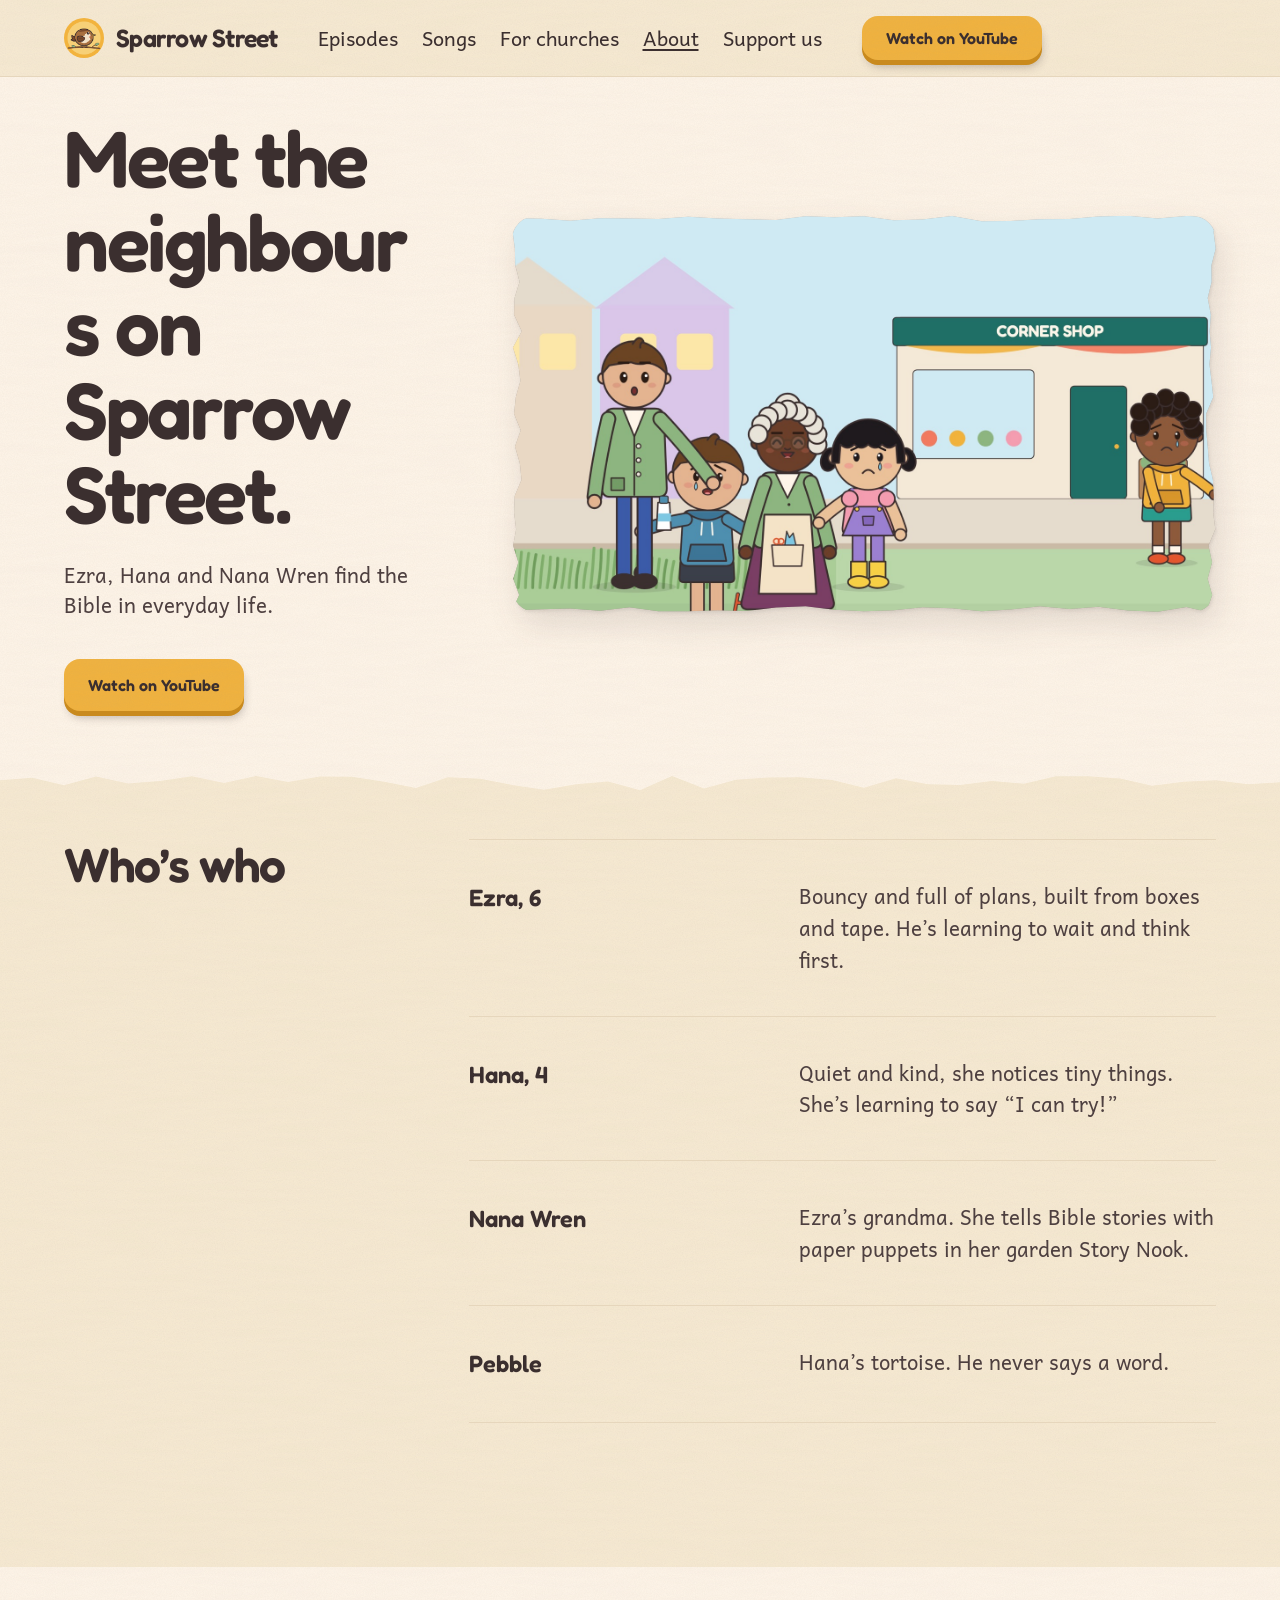
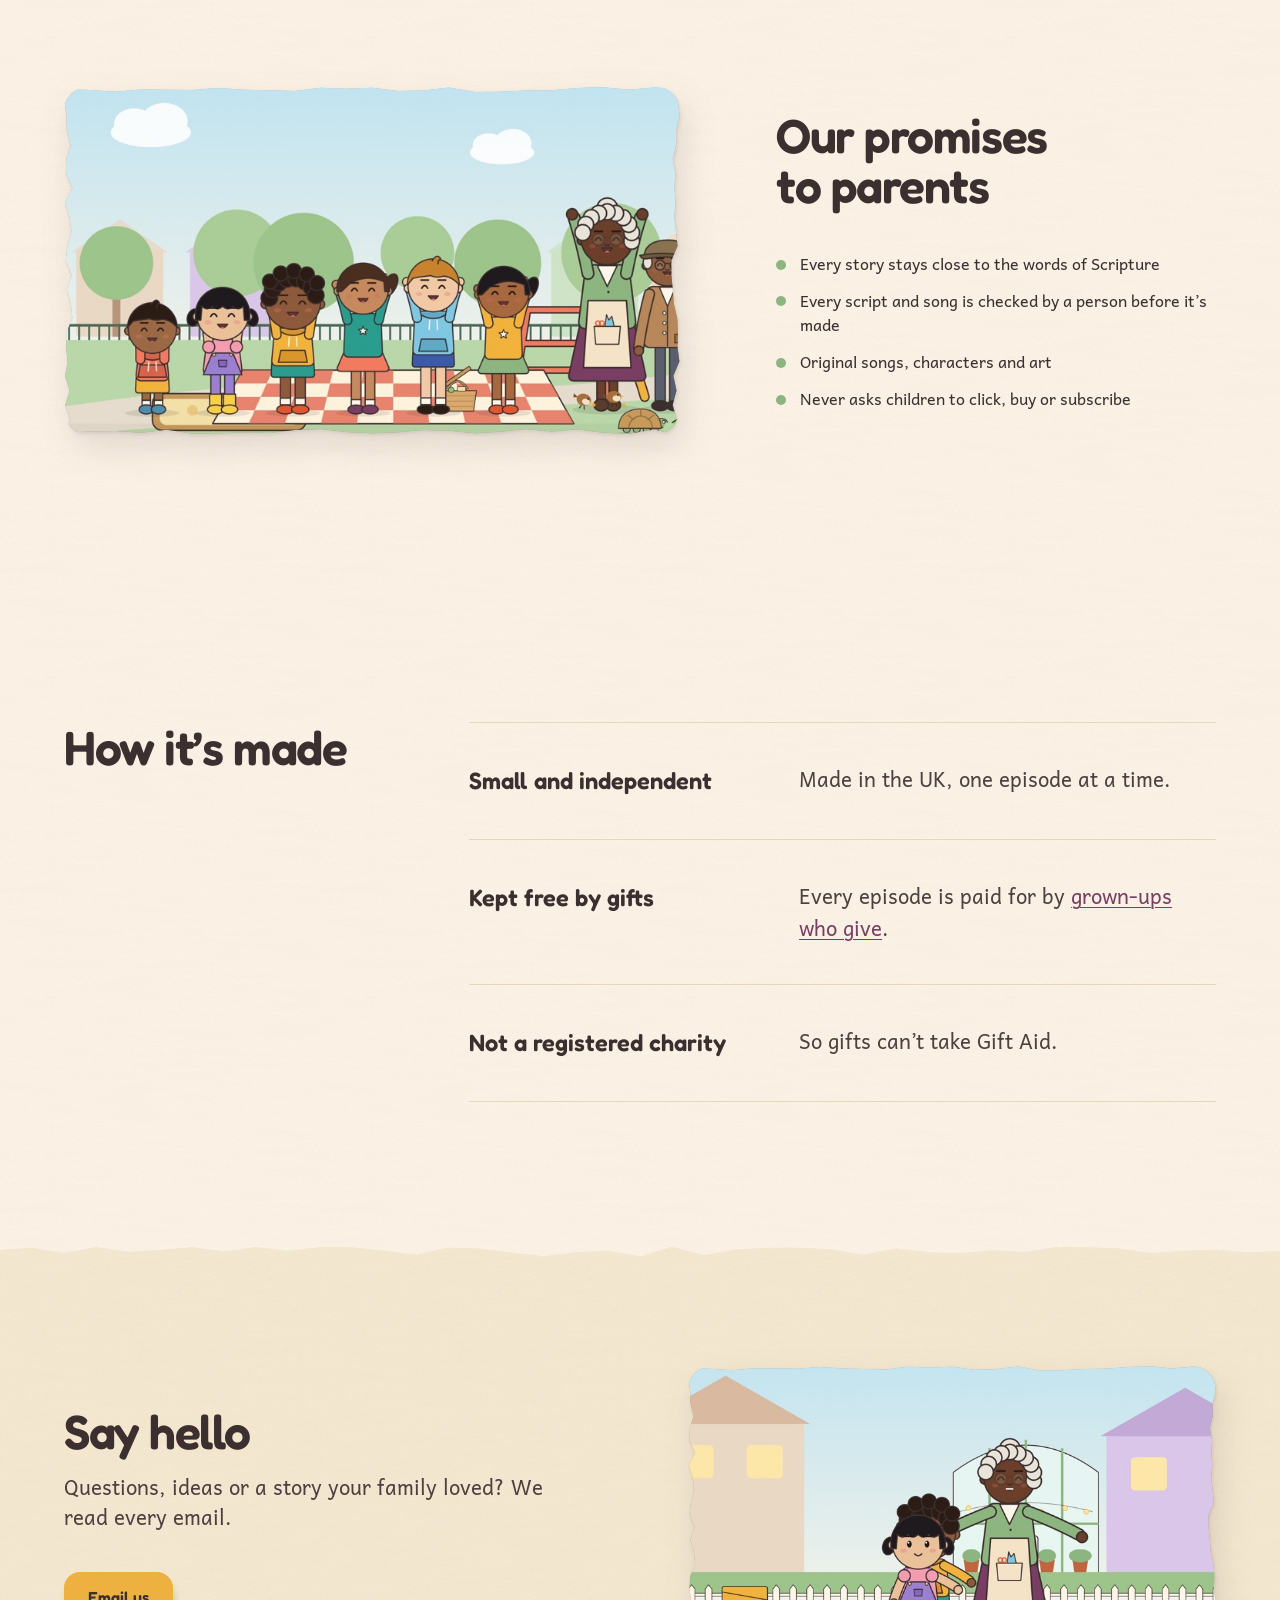
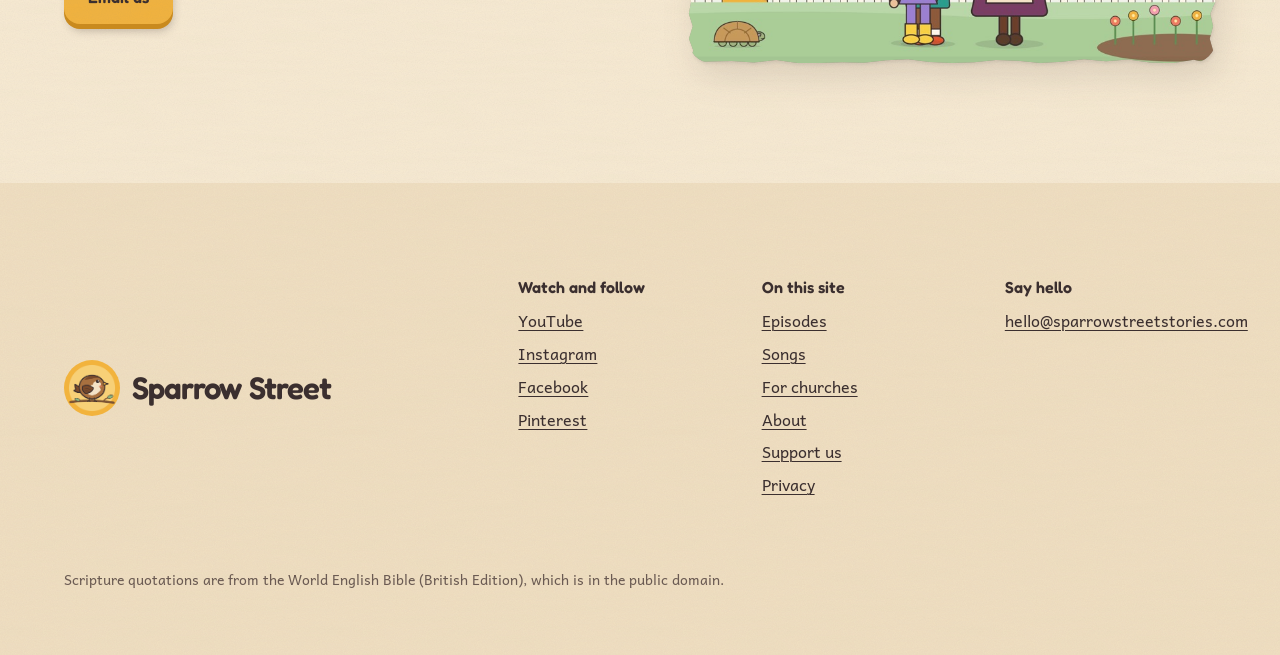
==== docs/about.html @ f3d22ada "Website: Episodes, Songs, For churches and About pages, phone menu Co-Authored-By: Claude Opus 5.5 <" ====
<!doctype html>
<html lang="en-GB">
<head>
<meta charset="utf-8">
<meta name="viewport" content="width=device-width, initial-scale=1">
<title>About: Sparrow Street</title>
<meta name="description" content="Meet Ezra, Hana and Nana Wren, and how Sparrow Street is made.">
<meta name="theme-color" content="#FFF6E9">
<link rel="icon" href="media/profile.png">
<link rel="stylesheet" href="site.css">
</head>
<body>

<header class="nav">
  <div class="container nav__bar">
    <a class="wordmark" href="./"><img src="media/profile.png" alt="" width="40" height="40">Sparrow Street</a>
    <nav aria-label="Main">
      <ul class="nav__links">
        <li><a href="episodes.html">Episodes</a></li>
        <li><a href="songs.html">Songs</a></li>
        <li><a href="churches.html">For churches</a></li>
        <li><a href="about.html" aria-current="page">About</a></li>
        <li><a href="support.html">Support us</a></li>
      </ul>
    </nav>
    <a class="btn btn--primary btn--nav" href="https://www.youtube.com/@SparrowStreetStories">Watch on YouTube</a>
    <details class="menu" data-menu>
      <summary class="menu__btn">Menu</summary>
      <div class="menu__panel">
        <ul class="menu__list">
        <li><a href="episodes.html">Episodes</a></li>
        <li><a href="songs.html">Songs</a></li>
        <li><a href="churches.html">For churches</a></li>
        <li><a href="about.html" aria-current="page">About</a></li>
        <li><a href="support.html">Support us</a></li>
        </ul>
        <a class="btn btn--primary" href="https://www.youtube.com/@SparrowStreetStories">Watch on YouTube</a>
      </div>
    </details>
  </div>
</header>

<main>
  <section class="hero hero--page" aria-labelledby="about-head">
    <div class="container hero__grid">
      <div class="hero__text">
        <h1 id="about-head">Meet the neighbours on Sparrow Street.</h1>
        <p class="lead">Ezra, Hana and Nana Wren find the Bible in everyday life.</p>
        <div class="actions"><a class="btn btn--primary" href="https://www.youtube.com/@SparrowStreetStories">Watch on YouTube</a></div>
      </div>
      <figure class="hero__picture sheet-photo">
        <img src="img/street.jpg" srcset="img/street-800.jpg 800w, img/street.jpg 1600w" sizes="(max-width: 60rem) 100vw, 64vw" width="1600" height="900" alt="Nana Wren with Ezra, Hana and friends outside the corner shop on Sparrow Street" fetchpriority="high">
      </figure>
    </div>
  </section>

  <section class="season" aria-labelledby="cast-head">
    <div class="container churches__grid">
      <h2 id="cast-head">Who’s who</h2>
      <dl class="rows">
        <div><dt>Ezra, 6</dt><dd>Bouncy and full of plans, built from boxes and tape. He’s learning to wait and think first.</dd></div>
        <div><dt>Hana, 4</dt><dd>Quiet and kind, she notices tiny things. She’s learning to say “I can try!”</dd></div>
        <div><dt>Nana Wren</dt><dd>Ezra’s grandma. She tells Bible stories with paper puppets in her garden Story Nook.</dd></div>
        <div><dt>Pebble</dt><dd>Hana’s tortoise. He never says a word.</dd></div>
      </dl>
    </div>
  </section>

  <section class="nook" aria-labelledby="promise-head">
    <div class="container nook__grid">
      <figure class="nook__picture sheet-photo">
        <img src="img/hero-picnic.jpg" srcset="img/hero-picnic-800.jpg 800w, img/hero-picnic.jpg 1600w" sizes="(max-width: 60rem) 100vw, 58vw" width="1600" height="900" alt="Nana Wren, Ezra, Hana and their friends at a picnic in the park, everyone's arms in the air" loading="lazy">
      </figure>
      <div class="nook__text">
        <h2 id="promise-head">Our promises to parents</h2>
        <ul class="facts">
          <li>Every story stays close to the words of Scripture</li>
          <li>Every script and song is checked by a person before it’s made</li>
          <li>Original songs, characters and art</li>
          <li>Never asks children to click, buy or subscribe</li>
        </ul>
      </div>
    </div>
  </section>

  <section class="churches" aria-labelledby="made-head">
    <div class="container churches__grid">
      <h2 id="made-head">How it’s made</h2>
      <dl class="rows">
        <div><dt>Small and independent</dt><dd>Made in the UK, one episode at a time.</dd></div>
        <div><dt>Kept free by gifts</dt><dd>Every episode is paid for by <a href="support.html">grown-ups who give</a>.</dd></div>
        <div><dt>Not a registered charity</dt><dd>So gifts can’t take Gift Aid.</dd></div>
      </dl>
    </div>
  </section>

  <section class="close" aria-labelledby="about-close">
    <div class="container close__grid">
      <div>
        <h2 id="about-close">Say hello</h2>
        <p class="lead">Questions, ideas or a story your family loved? We read every email.</p>
        <div class="actions"><a class="btn btn--primary" href="mailto:hello@sparrowstreetstories.com">Email us</a></div>
      </div>
      <figure class="close__picture sheet-photo">
        <img src="img/garden.jpg" srcset="img/garden-800.jpg 800w, img/garden.jpg 1600w" sizes="(max-width: 60rem) 100vw, 40vw" width="1600" height="900" alt="Nana Wren waves from her garden while Hana and Ezra stand beside her" loading="lazy">
      </figure>
    </div>
  </section>
</main>

<footer class="footer">
  <div class="container footer__grid">
    <p class="footer__mark"><img src="media/profile.png" alt="" width="56" height="56">Sparrow Street</p>
    <nav aria-label="Watch and follow">
      <h2 class="footer__head">Watch and follow</h2>
      <ul>
        <li><a href="https://www.youtube.com/@SparrowStreetStories">YouTube</a></li>
        <li><a href="https://www.instagram.com/sparrowstreetstories/">Instagram</a></li>
        <li><a href="https://www.facebook.com/sparrowstreetstories/">Facebook</a></li>
        <li><a href="https://www.pinterest.com/sparrowstreetstories/">Pinterest</a></li>
      </ul>
    </nav>
    <nav aria-label="On this site">
      <h2 class="footer__head">On this site</h2>
      <ul>
        <li><a href="episodes.html">Episodes</a></li>
        <li><a href="songs.html">Songs</a></li>
        <li><a href="churches.html">For churches</a></li>
        <li><a href="about.html">About</a></li>
        <li><a href="support.html">Support us</a></li>
        <li><a href="privacy.html">Privacy</a></li>
      </ul>
    </nav>
    <div>
      <h2 class="footer__head">Say hello</h2>
      <p><a href="mailto:hello@sparrowstreetstories.com">hello@sparrowstreetstories.com</a></p>
    </div>
    <p class="footer__legal">Scripture quotations are from the World English Bible (British Edition), which is in the public domain.</p>
  </div>
</footer>

<script>
  document.querySelectorAll('[data-menu]').forEach((m) => {
    document.addEventListener('keydown', (e) => { if (e.key === 'Escape' && m.open) { m.open = false; m.querySelector('summary').focus(); } });
    document.addEventListener('click', (e) => { if (m.open && !m.contains(e.target)) m.open = false; });
  });
</script>
</body>
</html>
---- docs/site.css ----
/* Hallmark · shape: Map / Diagram · genre: playful · theme: Hum (deal 1/3, seed sparrow-street-stories-animated-aa8b·1c8e3d2e·2026-11-11·r0) · job: listen · draw: bc4cf1
 * hero: Banner · nav: slab · footer: index columns · imagery: the product (stills from the episodes) · signature: the episode's cosy shape drawn as a paper road
 * axes: light/rounded-sans/chromatic-yellow · posture: full-palette · contrast: pass · fold: pass · brand: Sparrow Street (spec 2026-11-11) · v2.0.0 */
/* Hallmark · pre-emit critique: P4 H4 E4 S4 R4 V4 · weakest: P, a family page argues little; it argues the one thing parents ask (what will my child see, and is it faithful), with the episode's shape and the real season */
/* Hallmark · dismissed 77 · support.html is four sections and thank-you.html two by design: a giving page and a receipt page, each one job, merged into nothing larger */
/* Hallmark · swap · close: the draw's mailing list → the hero's action again with the release time; Sparrow Street has no mailing list and the job is watching on YouTube */
@import url("./tokens.css");
@import url("./base.css");

/* paper everywhere */
body { background: var(--grain), var(--fibre), var(--color-paper); }
h1, h2, h3 { color: var(--color-ink); }
.lead { color: var(--color-ink-2); }
a { color: var(--color-accent-2); }

/* card-stock controls */
.btn { --edge: 5px; display: inline-flex; align-items: center; justify-content: center; white-space: nowrap; min-height: 52px; padding: 0 var(--space-lg); border: 0; border-radius: var(--radius-stock); font-family: var(--font-display); font-weight: 600; font-size: var(--text-md); text-decoration: none; color: var(--color-ink); background: transparent; box-shadow: inset 0 0 0 2px var(--color-ink); transition: translate var(--dur-micro) var(--ease-snap), box-shadow var(--dur-micro) var(--ease-snap); cursor: pointer; }
.btn:not(.btn--primary):hover { background: var(--color-card); translate: none; }
.btn--primary { background: var(--grain), var(--fibre), var(--color-accent); color: var(--color-accent-ink); box-shadow: 0 var(--edge) 0 0 var(--color-accent-deep), 2px calc(var(--edge) + 4px) 10px -3px color-mix(in oklab, var(--color-ink) 32%, transparent); transition-timing-function: var(--ease-spring); }
.btn:hover { --edge: 7px; translate: 0 -2px; }
.btn:active { --edge: 1px; translate: 0 4px; }
.btn:disabled, .btn[aria-disabled="true"], .switch__opt:disabled { opacity: 0.55; cursor: not-allowed; translate: none; }
.btn:focus-visible { outline: 3px solid var(--color-focus); outline-offset: 3px; transition: none; }
.actions { display: flex; flex-wrap: wrap; gap: var(--space-md); margin-top: var(--space-xl); }

/* nav: a slab */
.nav { position: sticky; top: 0; z-index: var(--z-sticky-nav); background: var(--grain), var(--fibre), var(--color-paper-2); box-shadow: 0 1px 0 var(--color-rule); }
.nav__bar { display: flex; align-items: center; gap: var(--space-xl); min-height: 76px; }
.wordmark { display: inline-flex; align-items: center; gap: var(--space-sm); font-family: var(--font-display); font-weight: 600; font-size: var(--text-xl); color: var(--color-ink); text-decoration: none; letter-spacing: var(--tracking-display); }
.wordmark img { width: 40px; height: 40px; border-radius: var(--radius-pill); }
.nav__links { display: flex; gap: var(--space-lg); list-style: none; margin: 0 0 0 auto; padding: 0; }
.nav__links a { color: var(--color-ink); text-decoration: none; font-family: var(--font-body); font-weight: 400; font-size: var(--text-lg); white-space: nowrap; }
.nav__links a:hover { color: var(--color-accent-2); text-decoration: underline; }
.nav__links a:focus-visible, .wordmark:focus-visible { outline: 3px solid var(--color-focus); outline-offset: 4px; border-radius: var(--space-2xs); }
.btn--nav { min-height: 44px; }

/* torn paper photographs */
.sheet-photo { margin: 0; filter: var(--shadow-paper); }
.sheet-photo img { width: 100%; height: 100%; object-fit: cover; clip-path: var(--tear-photo); border-radius: var(--radius-card); }

/* hero: banner */
.hero { padding-block: var(--space-xl) var(--space-2xl); }
.hero__grid { display: grid; grid-template-columns: minmax(0, 4fr) minmax(0, 8fr); gap: var(--space-3xl); align-items: center; }
.hero h1 { max-width: 11ch; }
.hero .lead { margin-top: var(--space-lg); max-width: 30ch; }
.hero__picture { aspect-ratio: 16 / 9; }

/* the season: a switcher over an index */
.season { padding-block: var(--space-2xl) var(--section-gap); background: var(--grain), var(--fibre), var(--color-paper-2); clip-path: var(--tear-band-top); }
.season__head { display: flex; flex-wrap: wrap; align-items: end; justify-content: space-between; gap: var(--space-lg); margin-bottom: var(--space-2xl); }
.switch { display: inline-flex; gap: var(--space-xs); padding: var(--space-2xs); border-radius: var(--radius-pill); background: var(--color-paper-3); }
.switch__opt { min-height: 44px; padding: 0 var(--space-lg); border: 0; border-radius: var(--radius-pill); background: transparent; color: var(--color-ink); font-family: var(--font-body); font-weight: 400; cursor: pointer; transition: background-color var(--dur-micro) var(--ease-snap), color var(--dur-micro) var(--ease-snap); }
.switch__opt:hover { background: var(--color-card); }
.switch__opt[aria-pressed="true"] { background: var(--color-ink); color: var(--color-paper); }
.switch__opt:focus-visible { outline: 3px solid var(--color-focus); outline-offset: 2px; transition: none; }
.switch__opt:active { translate: 0 1px; }
.index { width: 100%; border-collapse: collapse; }
.index th, .index td { text-align: left; padding: var(--space-md) var(--space-md) var(--space-md) 0; border-bottom: 1px solid var(--color-rule); vertical-align: baseline; }
.index thead th { font-family: var(--font-body); font-weight: 400; font-size: var(--text-sm); color: var(--color-muted); padding-bottom: var(--space-sm); }
.index tbody th { font-family: var(--font-display); font-weight: 600; font-size: var(--text-title); }
.index tbody td { color: var(--color-ink-2); white-space: nowrap; }
.index tbody td:first-child { width: 22%; font-variant-numeric: tabular-nums; }
.index tbody td:last-child { width: 26%; }
.index__lead th { font-size: var(--text-section); }
.index__lead td, .index__lead th { padding-block: var(--space-lg); }

/* the shape: a map along a paper road */
.shape { padding-block: var(--section-gap); }
.shape__lead { margin-top: var(--space-md); }
.map { position: relative; margin-top: var(--space-2xl); min-height: 470px; }
.map__road { position: absolute; inset: 40px 0 auto 0; width: 100%; height: 260px; }
.map__road path { fill: none; stroke: var(--color-sand); stroke-width: 34; stroke-linecap: round; }
.map__stops { position: relative; list-style: none; margin: 0; padding: 0; display: grid; grid-template-columns: repeat(5, minmax(0, 1fr)); gap: var(--gap-columns); }
.map__stops li { position: relative; padding: var(--space-lg); border-radius: var(--radius-card); background: var(--grain), var(--fibre), var(--color-card); filter: var(--shadow-paper); }
.map__stops li:nth-child(1) { translate: 0 170px; }
.map__stops li:nth-child(2) { translate: 0 40px; }
.map__stops li:nth-child(3) { translate: 0 120px; background: var(--grain), var(--fibre), var(--color-butter); }
.map__stops li:nth-child(4) { translate: 0 190px; }
.map__stops li:nth-child(5) { translate: 0 30px; }
.map__stops time { display: block; font-family: var(--font-display); font-weight: 600; font-size: var(--text-2xl); color: var(--color-accent-2); font-variant-numeric: tabular-nums; }
.map__stops h3 { margin-top: var(--space-xs); }
.map__stops p { margin-top: var(--space-xs); color: var(--color-ink-2); }

/* the story nook: a split */
.nook { padding-block: var(--section-gap-s) var(--section-gap); }
.nook__grid { display: grid; grid-template-columns: minmax(0, 7fr) minmax(0, 5fr); gap: var(--space-3xl); align-items: center; }
.nook__picture { aspect-ratio: 16 / 9; }
.nook .lead { margin-top: var(--space-md); }
.facts { list-style: none; margin: var(--space-xl) 0 0; padding: 0; display: grid; gap: var(--space-sm); }
.facts li { padding-left: var(--space-lg); position: relative; }
.facts li::before { content: ""; position: absolute; left: 0; top: 0.55em; width: 10px; height: 10px; border-radius: var(--radius-pill); background: var(--color-mint); }

/* songs: a rail on a pear field */
.songs__paper { padding-block: var(--section-gap-s); background: var(--grain), var(--fibre), var(--color-butter); clip-path: var(--tear-band-bottom); }
.songs .lead { margin-top: var(--space-md); }
.rail-wrap { margin-top: var(--space-2xl); }
.rail { display: grid; grid-auto-flow: column; grid-auto-columns: minmax(240px, 23%); gap: var(--gap-columns); overflow-x: auto; scroll-snap-type: x mandatory; list-style: none; margin: 0; padding: 0 0 var(--space-lg); }
.rail:focus-visible { outline: 3px solid var(--color-focus); outline-offset: 4px; }
.rail li { scroll-snap-align: start; }
.rail img { width: 100%; aspect-ratio: 4 / 5; object-fit: cover; border-radius: var(--radius-stock); filter: var(--shadow-paper); }
.rail h3 { margin-top: var(--space-md); }
.rail p { color: var(--color-ink-2); }

/* churches: rows */
.churches { padding-block: var(--section-gap); }
.churches__grid { display: grid; grid-template-columns: minmax(0, 4fr) minmax(0, 8fr); gap: var(--gap-columns); align-items: start; }
.rows { margin: 0; }
.rows > div { display: grid; grid-template-columns: minmax(0, 5fr) minmax(0, 7fr); gap: var(--gap-columns); padding-block: var(--space-xl); border-top: 1px solid var(--color-rule); }
.rows > div:last-child { border-bottom: 1px solid var(--color-rule); }
.rows dt { font-family: var(--font-display); font-weight: 600; font-size: var(--text-title); }
.rows dd { margin: 0; color: var(--color-ink-2); font-size: var(--text-lead); }

/* close: the action again */
.close { padding-block: var(--section-gap-s); background: var(--grain), var(--fibre), var(--color-paper-2); clip-path: var(--tear-band-top); }
.close__grid { display: grid; grid-template-columns: minmax(0, 6fr) minmax(0, 6fr); gap: var(--space-3xl); align-items: center; }
.close .lead { margin-top: var(--space-md); }
.close__picture { aspect-ratio: 16 / 9; }

/* footer: index columns */
.footer { padding-block: var(--space-3xl) var(--space-2xl); background: var(--grain), var(--fibre), var(--color-paper-3); }
.footer__grid { display: grid; grid-template-columns: minmax(0, 4fr) repeat(3, minmax(0, 2fr)); gap: var(--gap-columns); }
.footer__mark { display: flex; align-items: center; gap: var(--space-sm); font-family: var(--font-display); font-weight: 600; font-size: var(--text-2xl); letter-spacing: var(--tracking-display); }
.footer__mark img { border-radius: var(--radius-pill); }
.footer__head { font-family: var(--font-display); font-weight: 600; font-size: var(--text-md); letter-spacing: 0; margin-bottom: var(--space-sm); }
.footer ul { list-style: none; margin: 0; padding: 0; display: grid; gap: var(--space-xs); }
.footer a { color: var(--color-ink); }
.footer a:hover { color: var(--color-accent-2); }
.footer a:focus-visible { outline: 3px solid var(--color-focus); outline-offset: 3px; }
.footer__legal { grid-column: 1 / -1; margin-top: var(--space-xl); font-size: var(--text-sm); color: var(--color-muted); }

/* phones and tablets */
@media (max-width: 60rem) {
  .nav__links { display: none; }
  .nav__bar { justify-content: space-between; }
  .hero__grid, .nook__grid, .close__grid, .churches__grid { grid-template-columns: minmax(0, 1fr); gap: var(--space-xl); }
  .hero { padding-block: var(--space-xl) var(--space-2xl); }
  .map { min-height: 0; }
  .map__road { display: none; }
  .map__stops { grid-template-columns: minmax(0, 1fr); }
  .map__stops li:nth-child(n) { translate: none; }
  .rows > div { grid-template-columns: minmax(0, 1fr); gap: var(--space-xs); }
  .rail { grid-auto-columns: minmax(220px, 70%); }
  .footer__grid { grid-template-columns: repeat(2, minmax(0, 1fr)); }
  .footer__mark { grid-column: 1 / -1; }
  .index tbody td:last-child, .index thead th:last-child { display: none; }
  .index__lead th { font-size: var(--text-title); }
}
@media (max-width: 40rem) {
  .btn--nav { padding: 0 var(--space-md); }
  .wordmark { font-size: var(--text-lg); }
  .index tbody td { white-space: normal; }
}
@media (prefers-reduced-motion: reduce) {
  .btn, .switch__opt { transition: none; }
  .btn:hover, .btn:active { translate: none; }
}

/* support page */
.hero--support { padding-block: var(--space-2xl); }
.band-after-hero { padding-block: var(--space-2xl) var(--section-gap-s); background: var(--grain), var(--fibre), var(--color-paper-2); clip-path: var(--tear-band-top); }
.give-note { margin-top: var(--space-md); color: var(--color-muted); font-size: var(--text-sm); }
.fill { display: inline-block; padding: var(--space-xs) var(--space-md); border: 1px dashed var(--color-muted); border-radius: var(--space-xs); color: var(--color-muted); }
.btn[aria-disabled="true"] { pointer-events: none; }
.nav__links a[aria-current="page"] { text-decoration: underline; text-decoration-thickness: 2px; }

/* inner pages: episodes, songs, for churches, about */
.hero--page { padding-block: var(--space-xl) var(--space-2xl); }
.section__lead { margin-top: var(--space-md); max-width: 44ch; }
.eps-section { padding-block: var(--section-gap); }
.eps { list-style: none; margin: var(--space-2xl) 0 0; padding: 0; display: grid; grid-template-columns: repeat(3, minmax(0, 1fr)); gap: var(--space-2xl) var(--gap-columns); }
.eps li:first-child { grid-column: span 2; grid-row: span 2; }
.eps li:first-child h3 { font-size: var(--text-section); }
.eps img { width: 100%; aspect-ratio: 16 / 9; object-fit: cover; border-radius: var(--radius-stock); filter: var(--shadow-paper); }
.eps__date { margin-top: var(--space-md); color: var(--color-accent-2); font-variant-numeric: tabular-nums; }
.eps h3 { margin-top: var(--space-2xs); }
.eps h3 + p { color: var(--color-ink-2); }
.index--soon { margin-top: var(--section-gap-s); }
.soon__cap { caption-side: top; text-align: left; font-family: var(--font-display); font-weight: 600; font-size: var(--text-title); color: var(--color-ink); padding-bottom: var(--space-md); }

.book { list-style: none; margin: var(--space-2xl) 0 0; padding: 0; }
.book li { display: grid; grid-template-columns: minmax(0, 4fr) minmax(0, 8fr); grid-template-rows: auto auto; gap: var(--space-xs) var(--gap-columns); padding-block: var(--space-xl); border-top: 1px solid var(--color-rule); }
.book li:last-child { border-bottom: 1px solid var(--color-rule); }
.book h3 { grid-row: 1 / 3; }
.book blockquote { margin: 0; font-family: var(--font-display); font-weight: 600; font-size: var(--text-2xl); line-height: 1.2; color: var(--color-ink); overflow-wrap: break-word; min-width: 0; }
.book__ref { color: var(--color-ink-2); }

.steps { list-style: none; margin: var(--space-2xl) 0 0; padding: 0; display: grid; grid-template-columns: repeat(4, minmax(0, 1fr)); gap: var(--gap-columns); counter-reset: step; }
.steps li { counter-increment: step; padding: var(--space-lg); border-radius: var(--radius-card); background: var(--grain), var(--fibre), var(--color-card); filter: var(--shadow-paper); }
.steps li::before { content: counter(step); display: block; font-family: var(--font-display); font-weight: 600; font-size: var(--text-2xl); color: var(--color-accent-2); }
.steps h3 { margin-top: var(--space-xs); }
.steps p { margin-top: var(--space-xs); color: var(--color-ink-2); }
.close--plain .lead { max-width: 44ch; }

/* phone menu: a paper drop-down, works without scripting */
.menu { display: none; position: static; }
.menu__btn { list-style: none; display: inline-flex; align-items: center; min-height: 44px; padding: 0 var(--space-lg); border-radius: var(--radius-stock); box-shadow: inset 0 0 0 2px var(--color-ink); font-family: var(--font-display); font-weight: 600; font-size: var(--text-md); color: var(--color-ink); cursor: pointer; user-select: none; transition: background-color var(--dur-micro) var(--ease-snap); }
.menu__btn::-webkit-details-marker { display: none; }
.menu__btn:hover { background: var(--color-card); }
.menu__btn:active { translate: 0 1px; }
.menu__btn:focus-visible { outline: 3px solid var(--color-focus); outline-offset: 3px; transition: none; }
.menu[open] .menu__btn { background: var(--color-ink); color: var(--color-paper); }
.menu__panel { position: absolute; inset: 100% 0 auto 0; z-index: var(--z-dropdown); padding: var(--space-md) var(--gutter) var(--space-xl); background: var(--grain), var(--fibre), var(--color-paper-2); box-shadow: 0 1px 0 var(--color-rule), 0 16px 24px -16px color-mix(in oklab, var(--color-ink) 30%, transparent); }
.menu__list { list-style: none; margin: 0 0 var(--space-lg); padding: 0; }
.menu__list a { display: block; padding-block: var(--space-sm); border-bottom: 1px solid var(--color-rule); font-family: var(--font-display); font-weight: 600; font-size: var(--text-xl); color: var(--color-ink); text-decoration: none; }
.menu__list a:hover, .menu__list a[aria-current="page"] { color: var(--color-accent-2); }
.menu__list a:focus-visible { outline: 3px solid var(--color-focus); outline-offset: 2px; }
.nav { position: sticky; }
.nav__bar { position: relative; }

@media (max-width: 70rem) {
  .nav__links { gap: var(--space-md); }
  .nav__links a { font-size: var(--text-md); }
}
@media (max-width: 60rem) {
  .menu { display: block; }
  .nav__bar { gap: var(--space-sm); }
  .btn--nav { margin-left: auto; }
  .eps, .steps { grid-template-columns: repeat(2, minmax(0, 1fr)); }
  .book li { grid-template-columns: minmax(0, 1fr); }
  .book h3 { grid-row: auto; }
}
@media (max-width: 40rem) {
  .btn--nav { display: none; }
  .menu { margin-left: auto; }
  .eps, .steps { grid-template-columns: minmax(0, 1fr); }
  .eps li:first-child { grid-column: auto; grid-row: auto; }
  .eps li:first-child h3 { font-size: var(--text-title); }
  .book blockquote { font-size: var(--text-xl); }
  .index--soon td:last-child, .index--soon th:last-child { display: table-cell; }
}
@media (prefers-reduced-motion: reduce) {
  .menu__btn { transition: none; }
  .menu__btn:active { translate: none; }
}
.menu:not([open]) .menu__panel { display: none; }
@media (max-width: 24rem) {
  .footer__grid { grid-template-columns: minmax(0, 1fr); }
}
.eps { grid-template-columns: repeat(4, minmax(0, 1fr)); }
.hero--page h1 { max-width: 13ch; }
@media (max-width: 60rem) {
  .eps { grid-template-columns: repeat(2, minmax(0, 1fr)); }
  .eps li:first-child { grid-row: auto; }
}
@media (max-width: 40rem) { .eps { grid-template-columns: minmax(0, 1fr); } }
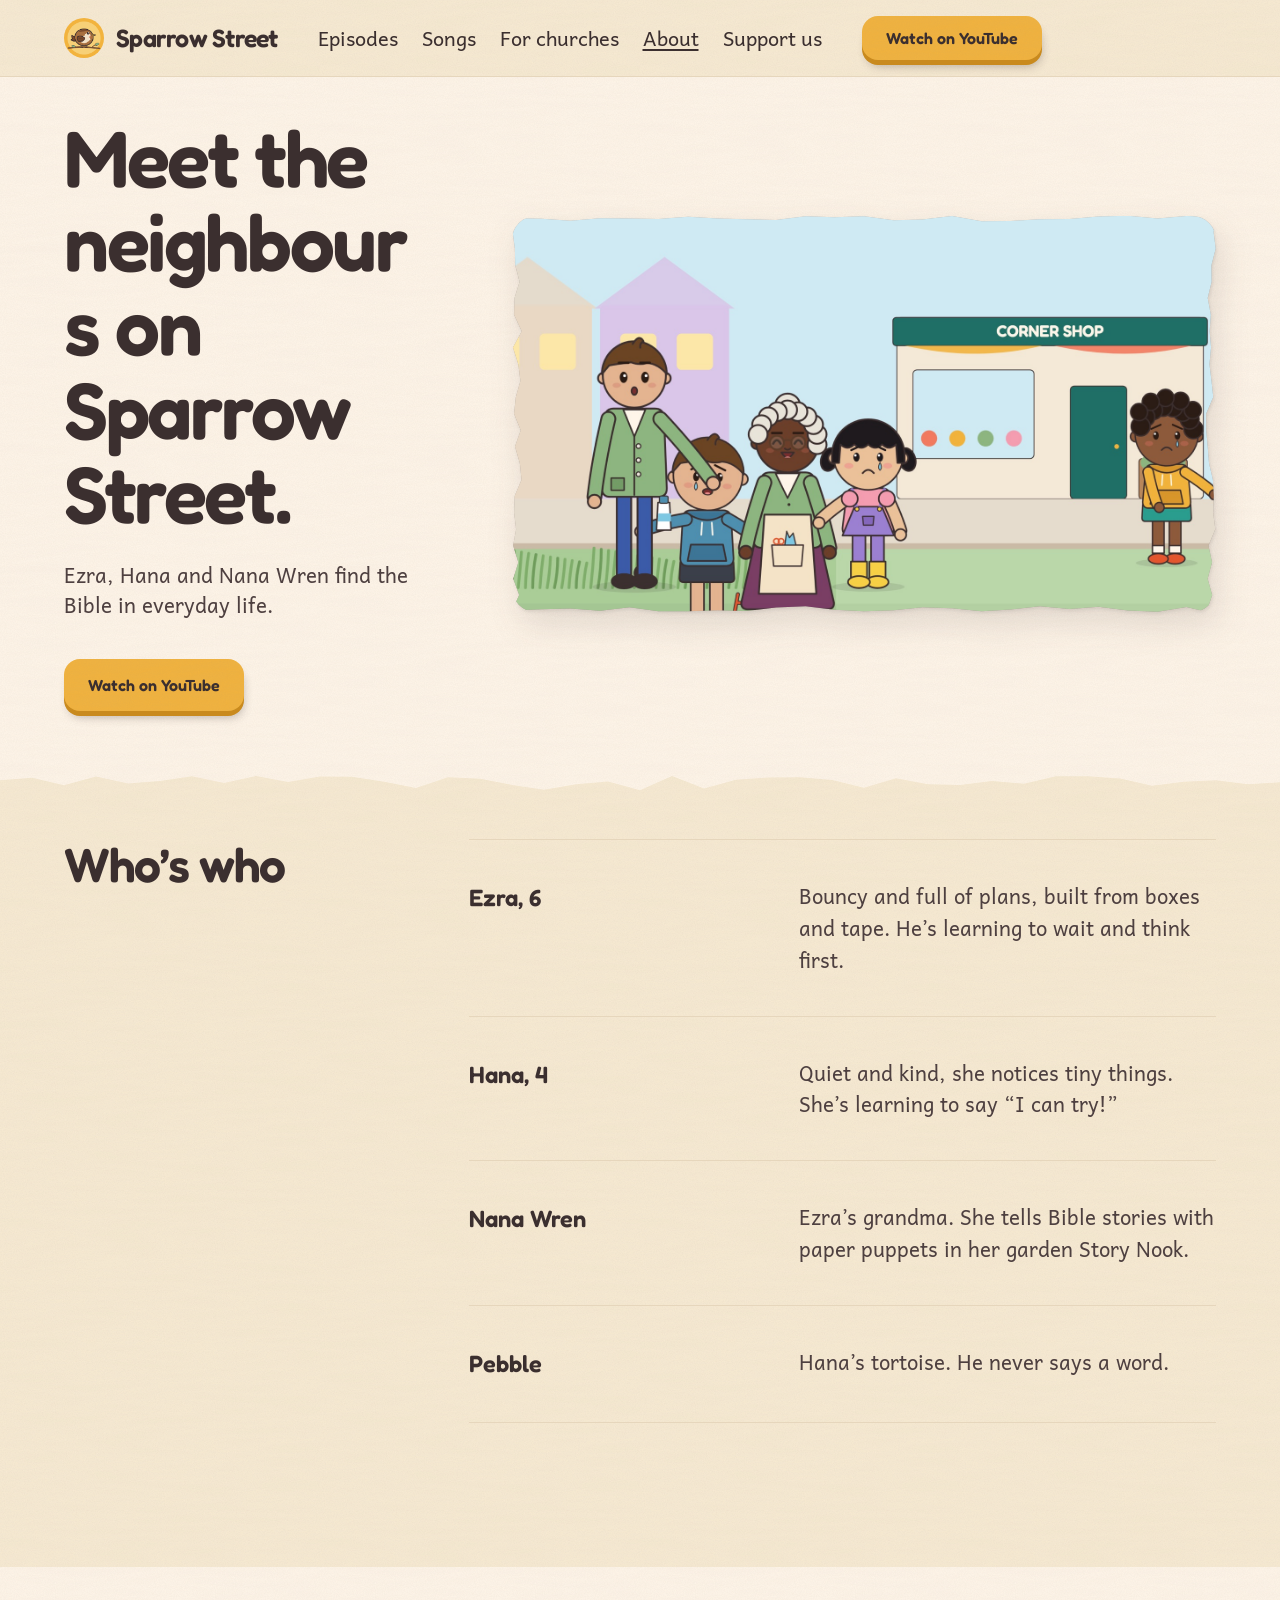
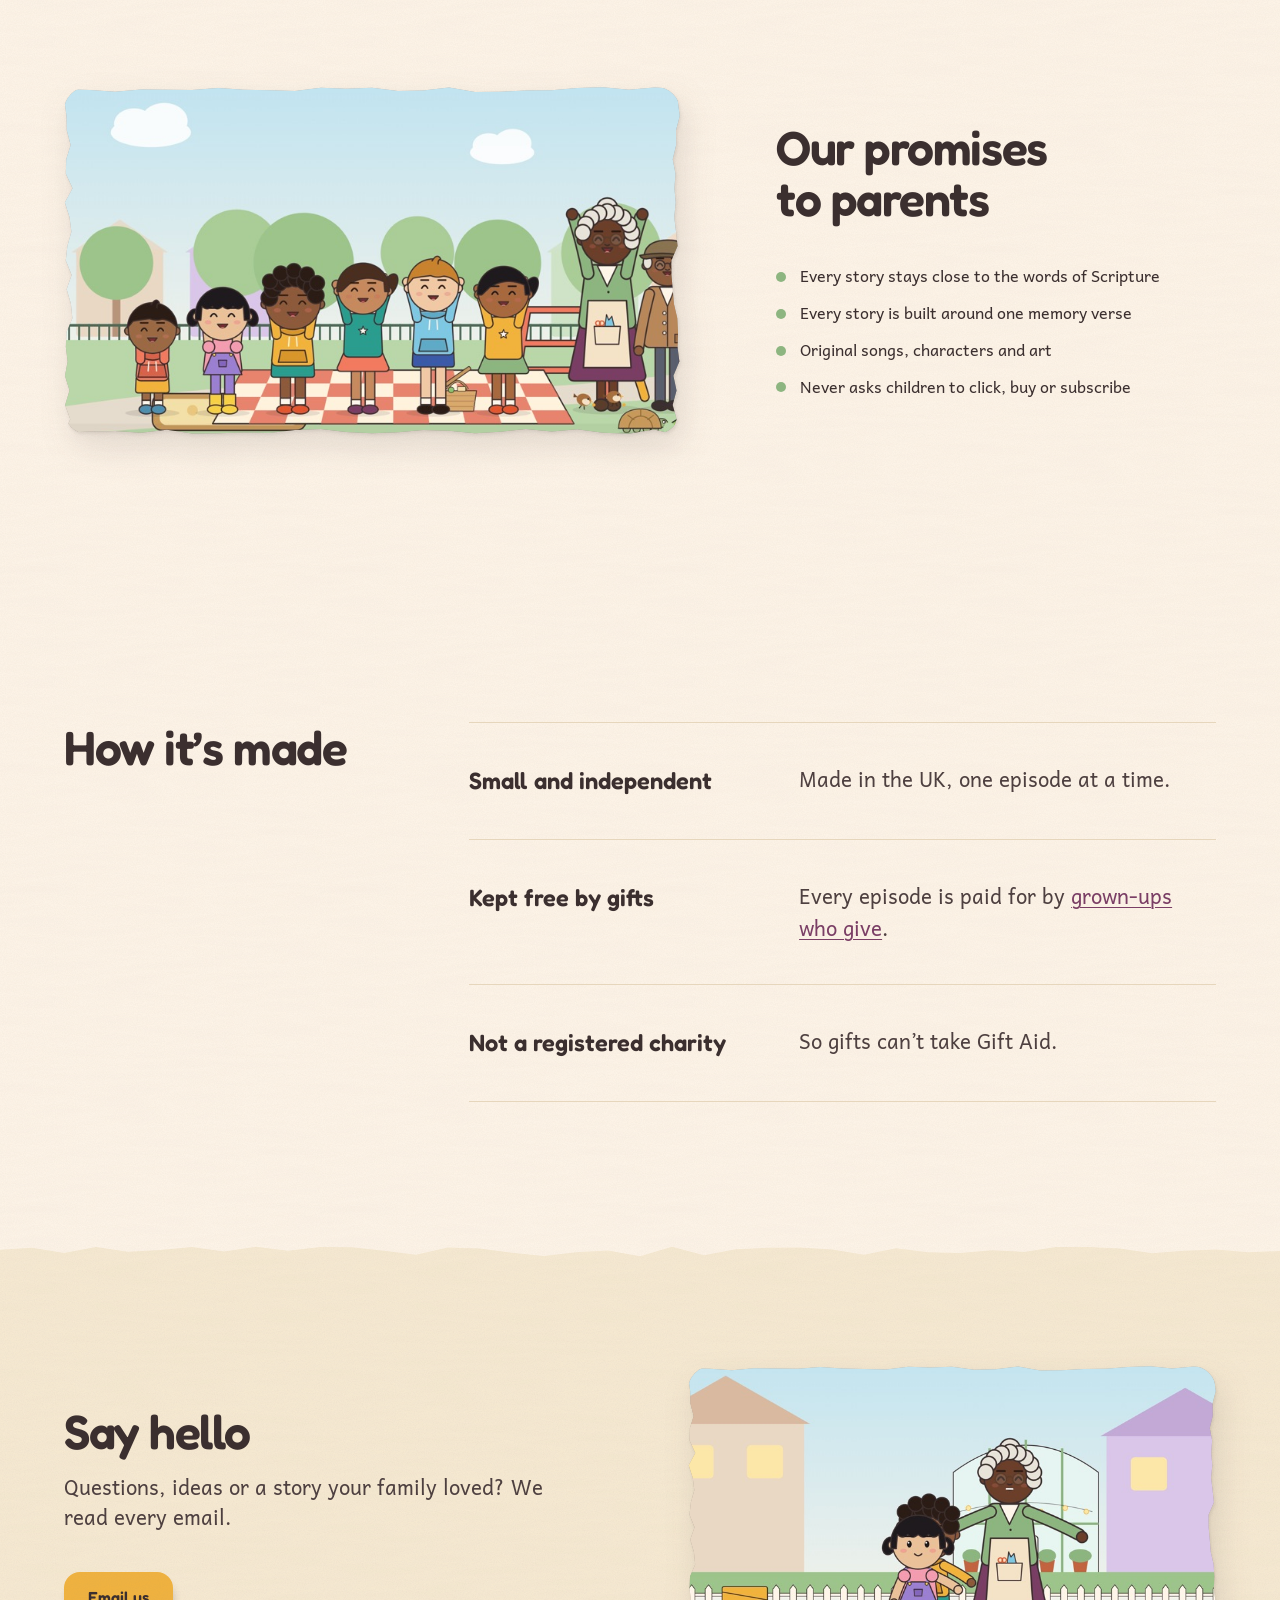
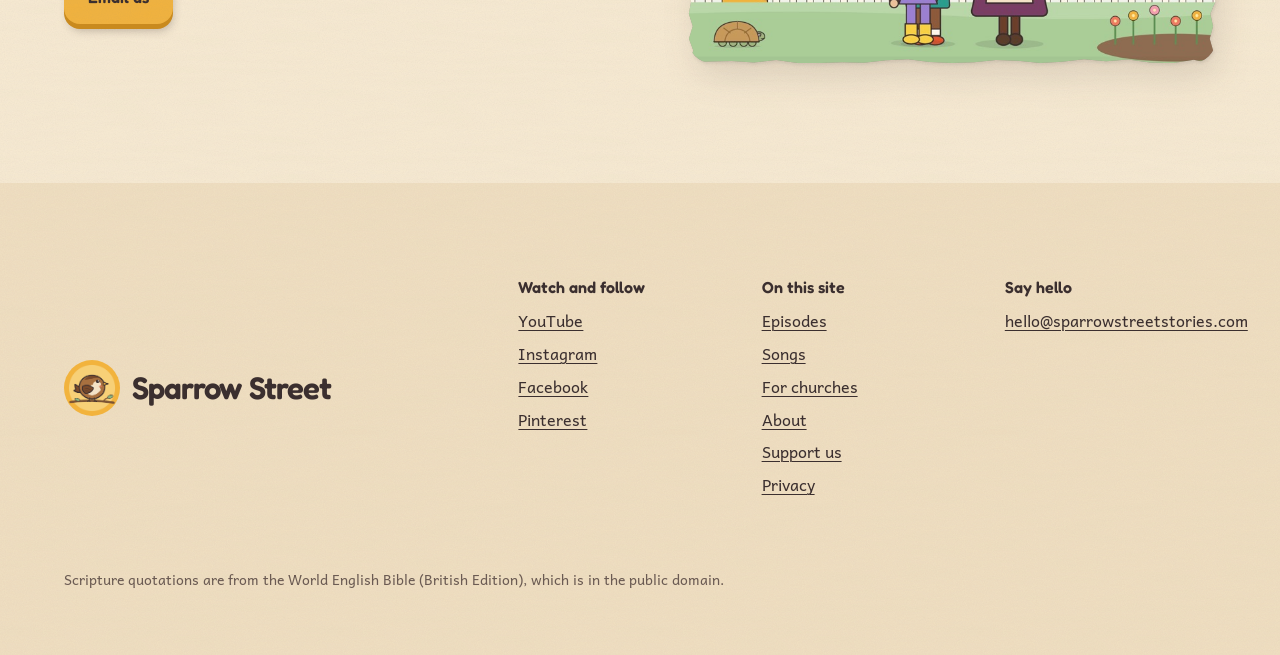
==== commit 5522e225: "About: reword promise line Co-Authored-By: Claude Opus 5.5 <noreply@anthropic.com>" ====
--- a/docs/about.html
+++ b/docs/about.html
@@ -75,7 +75,7 @@
         <h2 id="promise-head">Our promises to parents</h2>
         <ul class="facts">
           <li>Every story stays close to the words of Scripture</li>
-          <li>Every script and song is checked by a person before it’s made</li>
+          <li>Every story is built around one memory verse</li>
           <li>Original songs, characters and art</li>
           <li>Never asks children to click, buy or subscribe</li>
         </ul>
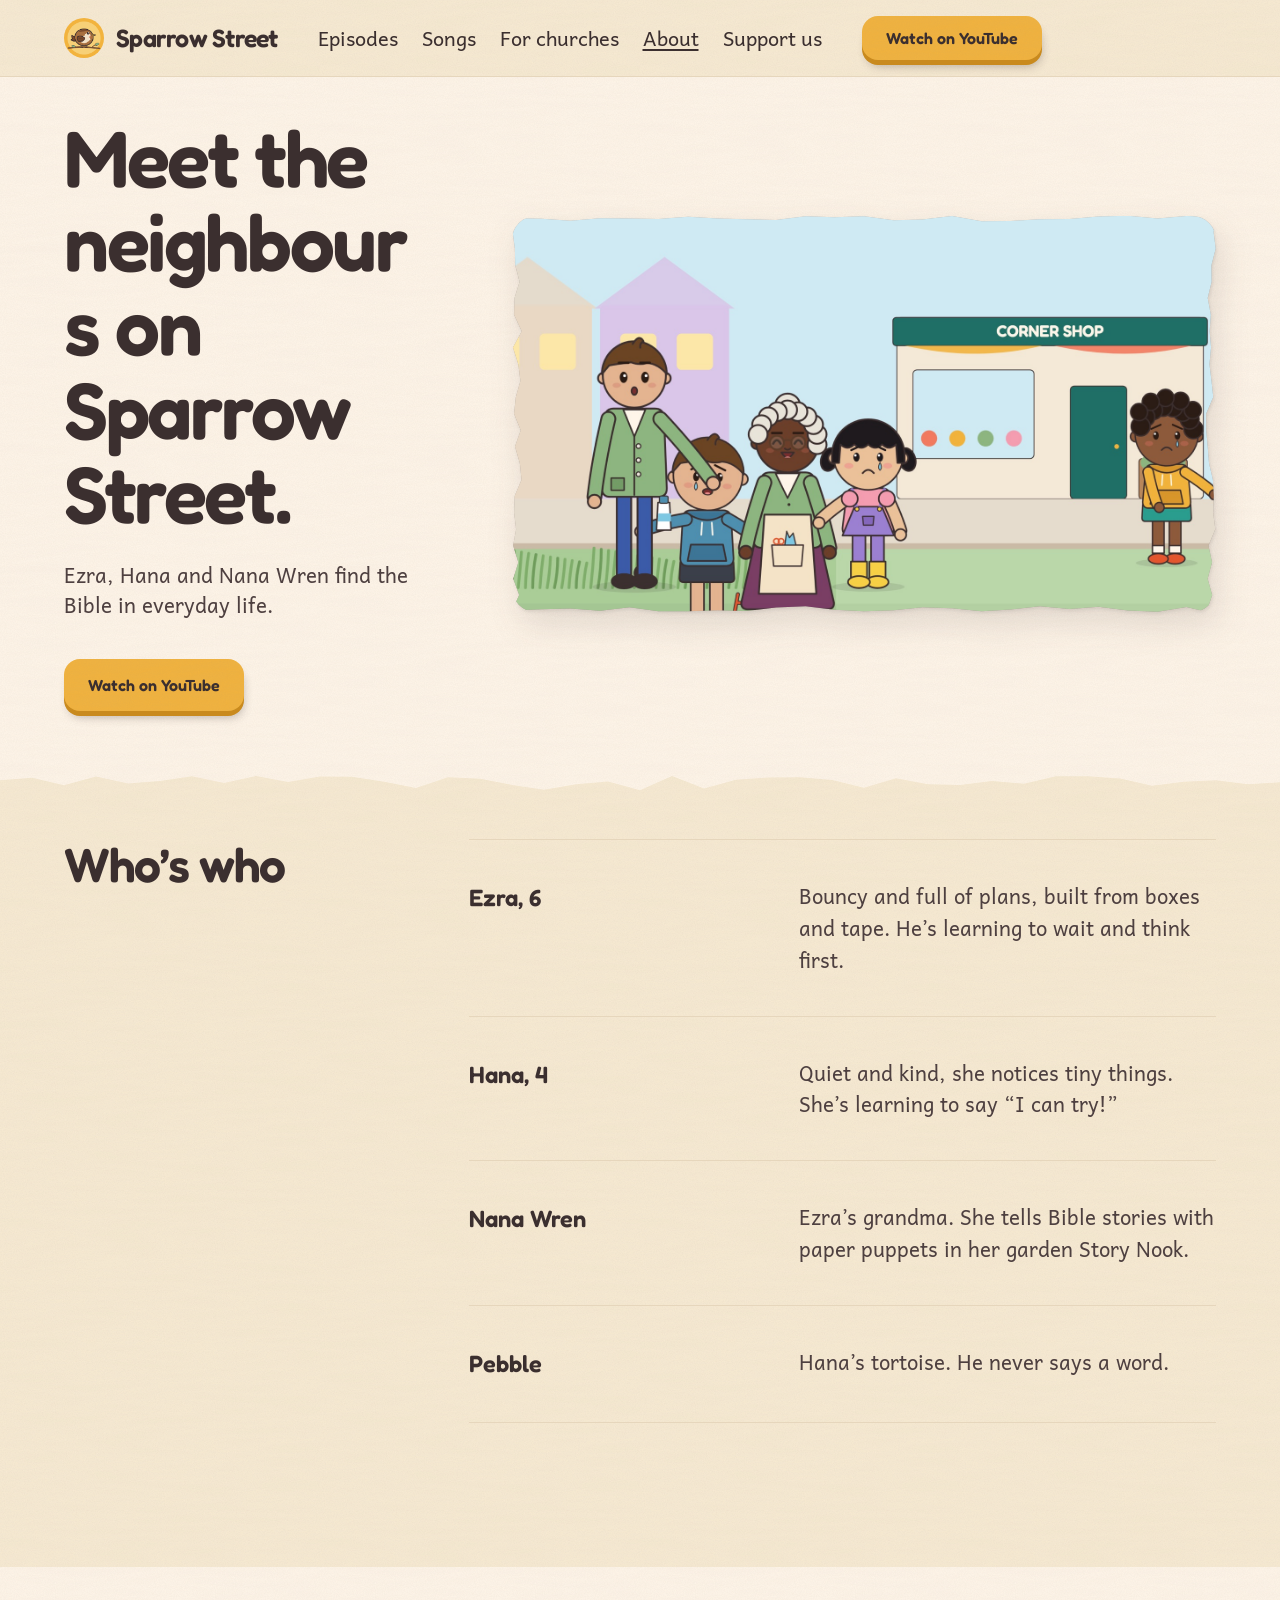
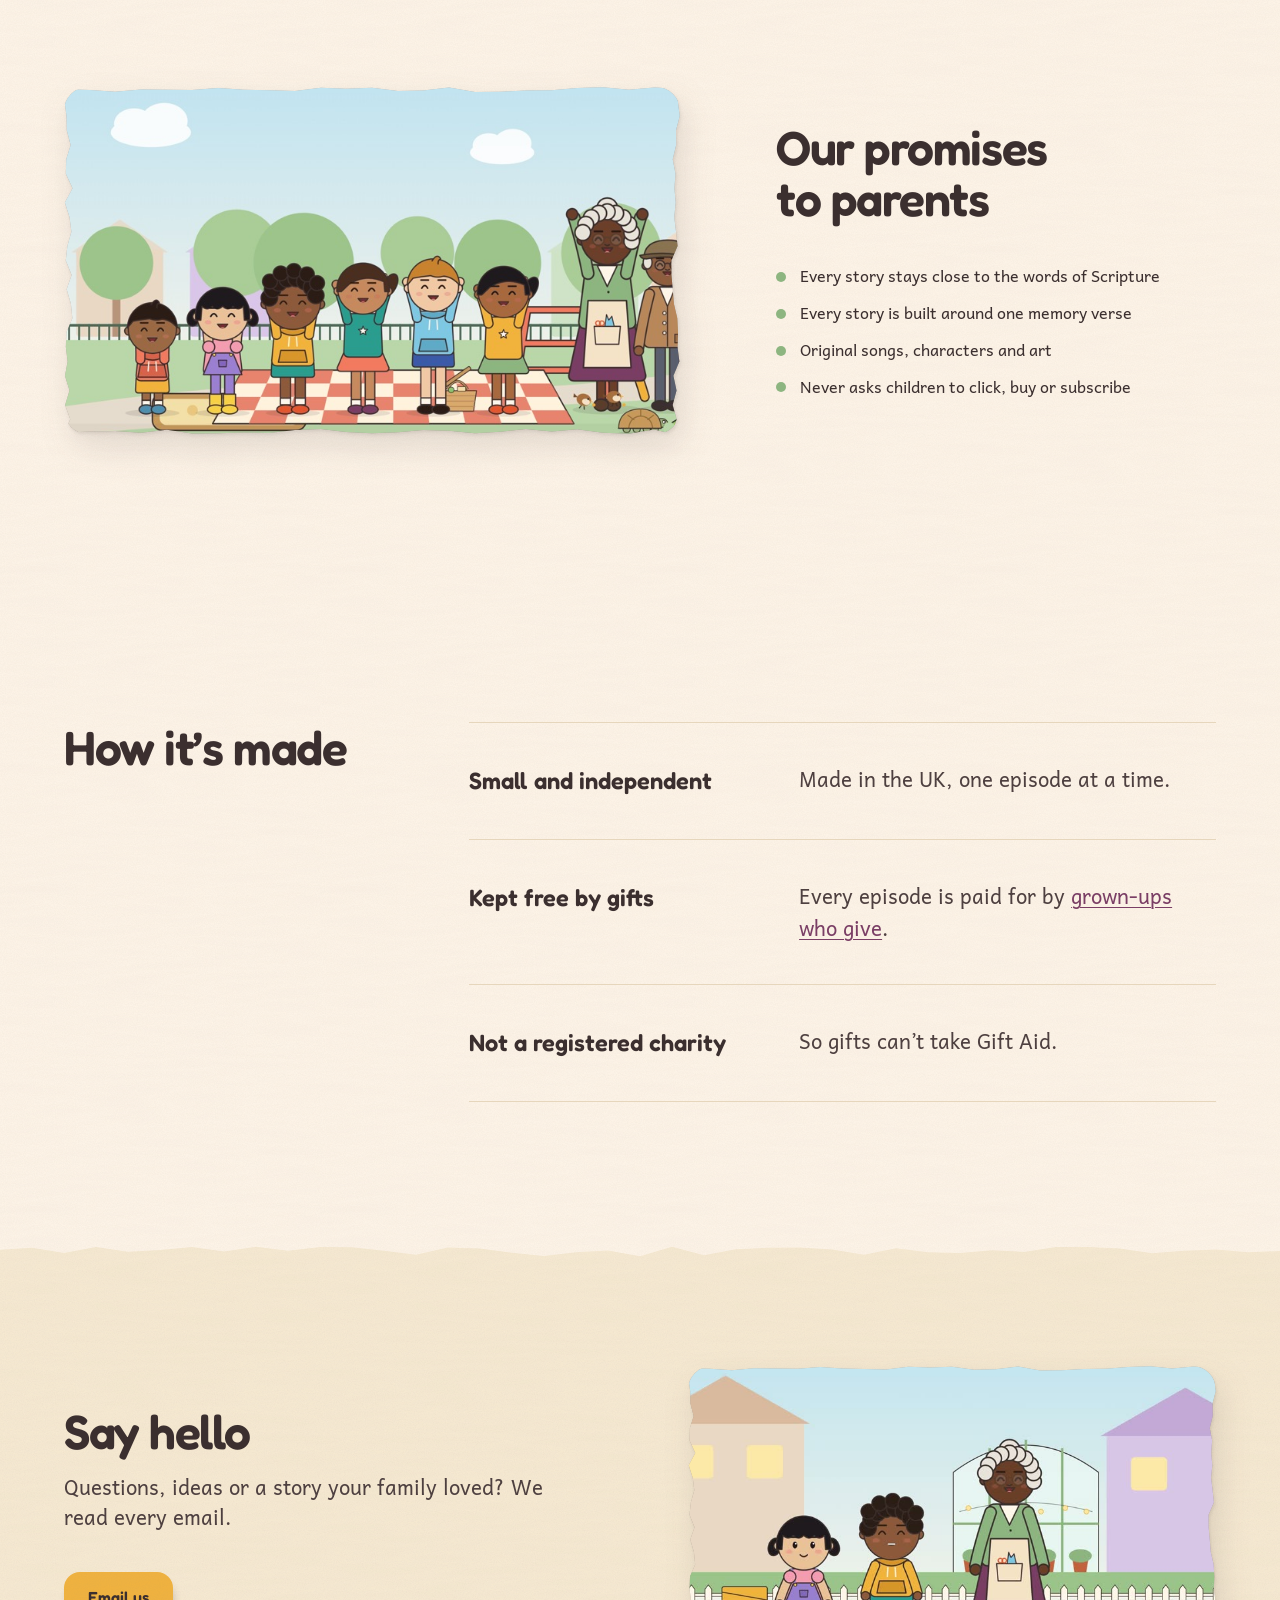
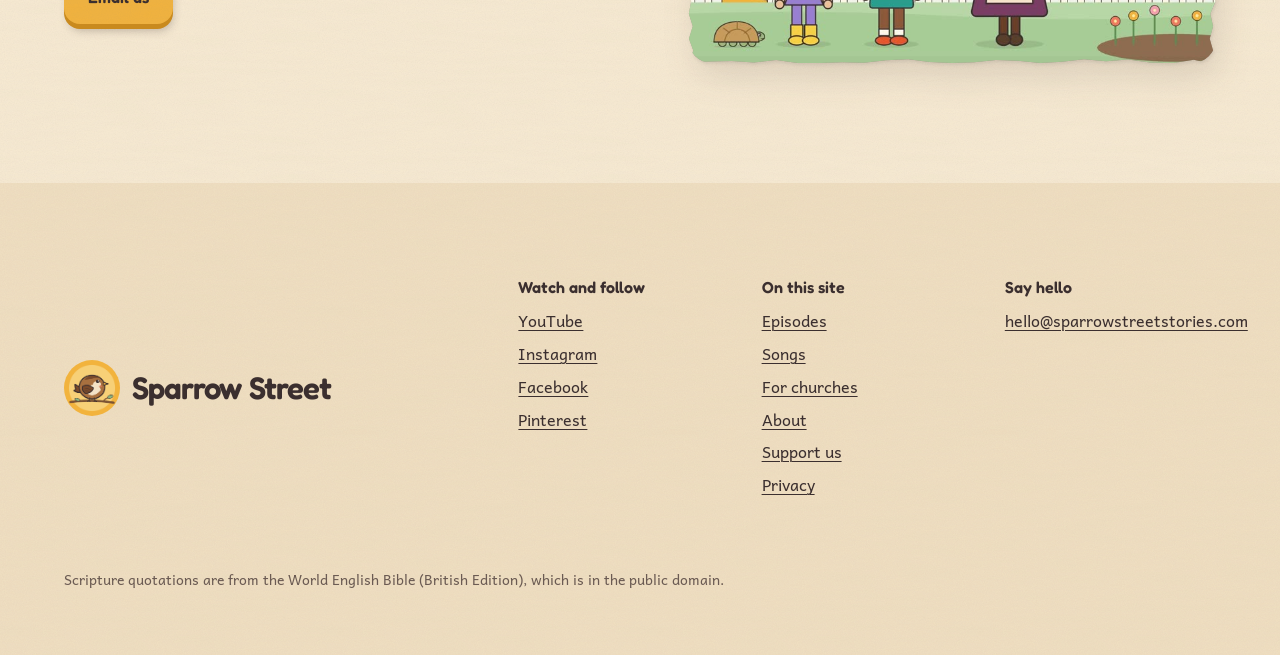
==== commit d459c8bd: "Website: clean page addresses (no .html in links) Co-Authored-By: Claude Opus 5.5 <noreply@anthropic" ====
--- a/docs/about.html
+++ b/docs/about.html
@@ -16,11 +16,11 @@
     <a class="wordmark" href="./"><img src="media/profile.png" alt="" width="40" height="40">Sparrow Street</a>
     <nav aria-label="Main">
       <ul class="nav__links">
-        <li><a href="episodes.html">Episodes</a></li>
-        <li><a href="songs.html">Songs</a></li>
-        <li><a href="churches.html">For churches</a></li>
-        <li><a href="about.html" aria-current="page">About</a></li>
-        <li><a href="support.html">Support us</a></li>
+        <li><a href="episodes">Episodes</a></li>
+        <li><a href="songs">Songs</a></li>
+        <li><a href="churches">For churches</a></li>
+        <li><a href="about" aria-current="page">About</a></li>
+        <li><a href="support">Support us</a></li>
       </ul>
     </nav>
     <a class="btn btn--primary btn--nav" href="https://www.youtube.com/@SparrowStreetStories">Watch on YouTube</a>
@@ -28,11 +28,11 @@
       <summary class="menu__btn">Menu</summary>
       <div class="menu__panel">
         <ul class="menu__list">
-        <li><a href="episodes.html">Episodes</a></li>
-        <li><a href="songs.html">Songs</a></li>
-        <li><a href="churches.html">For churches</a></li>
-        <li><a href="about.html" aria-current="page">About</a></li>
-        <li><a href="support.html">Support us</a></li>
+        <li><a href="episodes">Episodes</a></li>
+        <li><a href="songs">Songs</a></li>
+        <li><a href="churches">For churches</a></li>
+        <li><a href="about" aria-current="page">About</a></li>
+        <li><a href="support">Support us</a></li>
         </ul>
         <a class="btn btn--primary" href="https://www.youtube.com/@SparrowStreetStories">Watch on YouTube</a>
       </div>
@@ -88,7 +88,7 @@
       <h2 id="made-head">How it’s made</h2>
       <dl class="rows">
         <div><dt>Small and independent</dt><dd>Made in the UK, one episode at a time.</dd></div>
-        <div><dt>Kept free by gifts</dt><dd>Every episode is paid for by <a href="support.html">grown-ups who give</a>.</dd></div>
+        <div><dt>Kept free by gifts</dt><dd>Every episode is paid for by <a href="support">grown-ups who give</a>.</dd></div>
         <div><dt>Not a registered charity</dt><dd>So gifts can’t take Gift Aid.</dd></div>
       </dl>
     </div>
@@ -123,12 +123,12 @@
     <nav aria-label="On this site">
       <h2 class="footer__head">On this site</h2>
       <ul>
-        <li><a href="episodes.html">Episodes</a></li>
-        <li><a href="songs.html">Songs</a></li>
-        <li><a href="churches.html">For churches</a></li>
-        <li><a href="about.html">About</a></li>
-        <li><a href="support.html">Support us</a></li>
-        <li><a href="privacy.html">Privacy</a></li>
+        <li><a href="episodes">Episodes</a></li>
+        <li><a href="songs">Songs</a></li>
+        <li><a href="churches">For churches</a></li>
+        <li><a href="about">About</a></li>
+        <li><a href="support">Support us</a></li>
+        <li><a href="privacy">Privacy</a></li>
       </ul>
     </nav>
     <div>
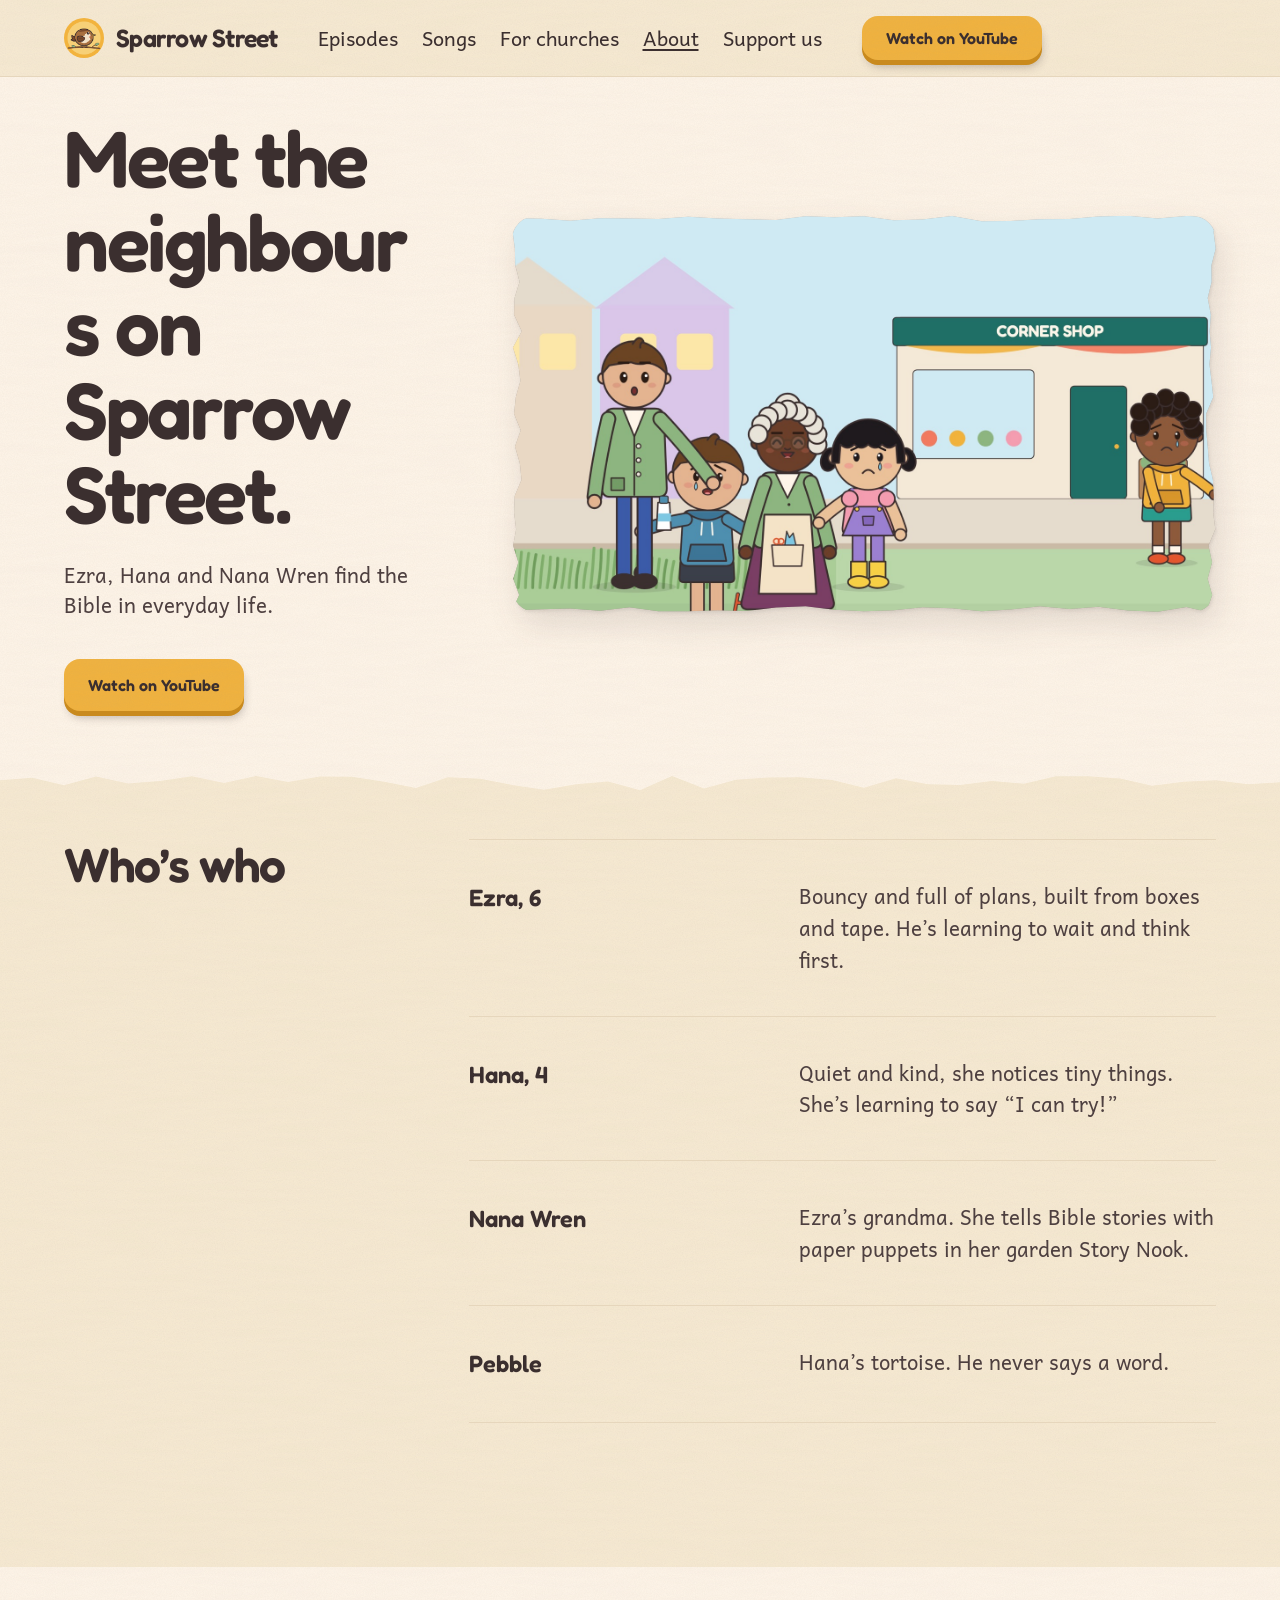
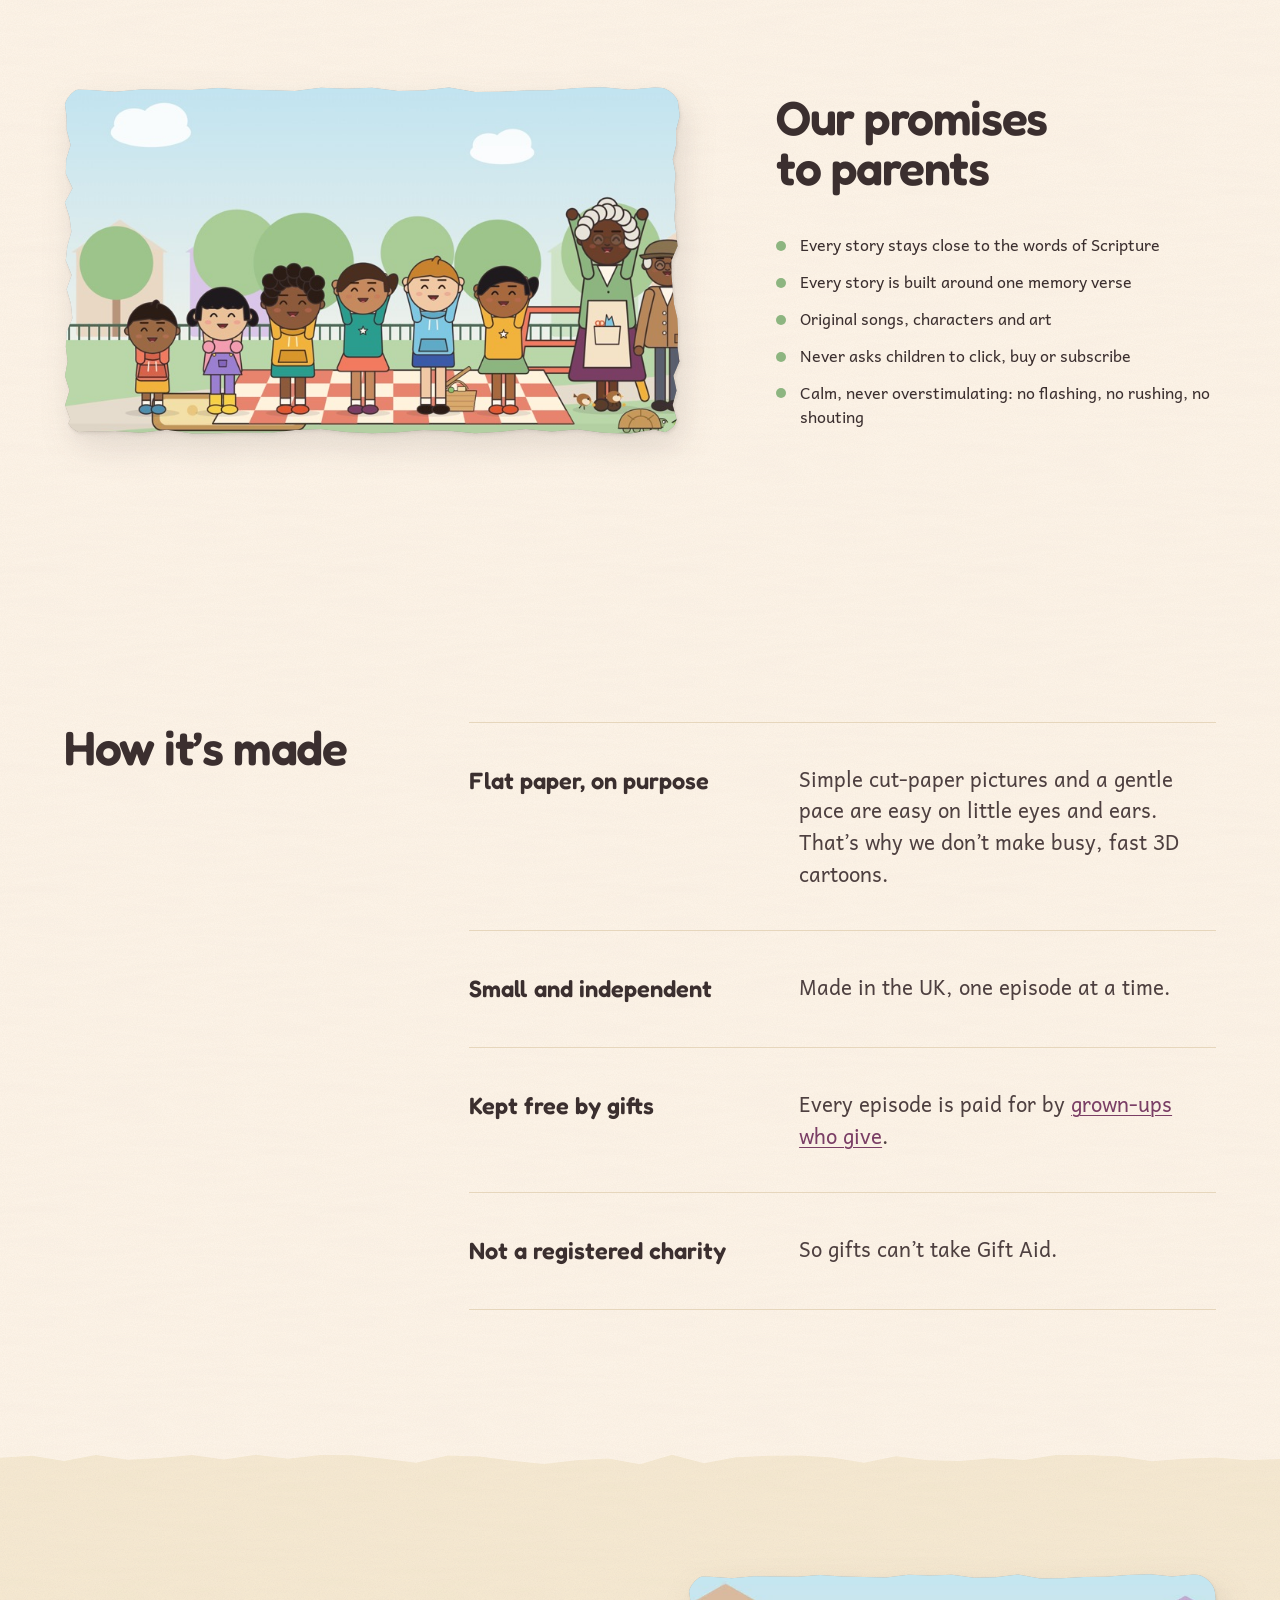
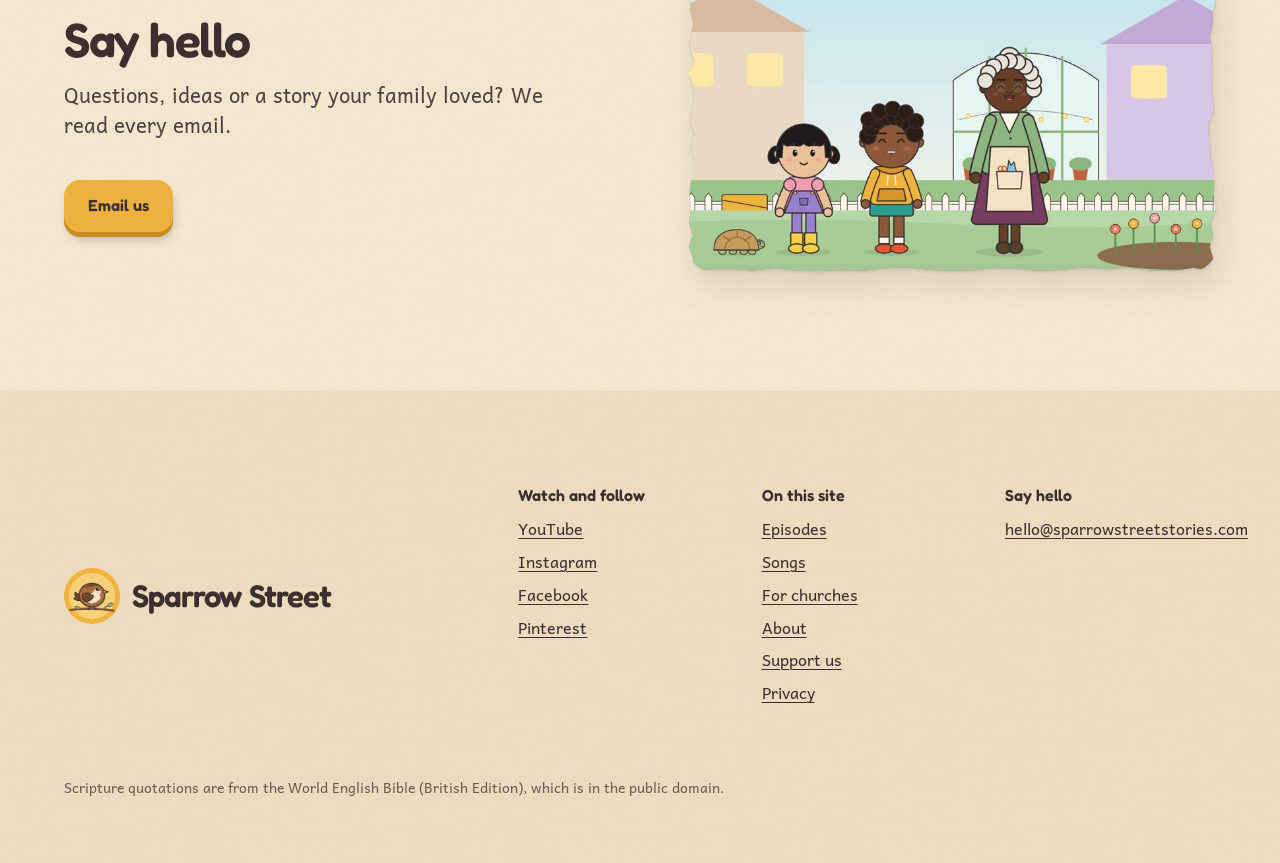
==== commit 00fa18c7: "Site: calm-by-design wording; episodes are about 10–11 minutes Co-Authored-By: Claude Opus 5.5 <nore" ====
--- a/docs/about.html
+++ b/docs/about.html
@@ -3,11 +3,24 @@
 <head>
 <meta charset="utf-8">
 <meta name="viewport" content="width=device-width, initial-scale=1">
-<title>About: Sparrow Street</title>
-<meta name="description" content="Meet Ezra, Hana and Nana Wren, and how Sparrow Street is made.">
+<title>About Sparrow Street: Bible Cartoons for Little Ones</title>
+<meta name="description" content="Meet Ezra, Hana and Nana Wren, the neighbours of Sparrow Street, and find out how our animated Bible stories for young children are made.">
 <meta name="theme-color" content="#FFF6E9">
 <link rel="icon" href="media/profile.png">
 <link rel="stylesheet" href="site.css">
+<!-- seo -->
+<link rel="canonical" href="https://sparrowstreetstories.com/about">
+<meta property="og:type" content="website">
+<meta property="og:site_name" content="Sparrow Street">
+<meta property="og:locale" content="en_GB">
+<meta property="og:url" content="https://sparrowstreetstories.com/about">
+<meta property="og:title" content="About Sparrow Street: Bible Cartoons for Little Ones">
+<meta property="og:description" content="Meet Ezra, Hana and Nana Wren, the neighbours of Sparrow Street, and find out how our animated Bible stories for young children are made.">
+<meta property="og:image" content="https://sparrowstreetstories.com/img/street.jpg">
+<meta property="og:image:width" content="1600">
+<meta property="og:image:height" content="900">
+<meta name="twitter:card" content="summary_large_image">
+<!-- /seo -->
 </head>
 <body>
 
@@ -78,6 +91,7 @@
           <li>Every story is built around one memory verse</li>
           <li>Original songs, characters and art</li>
           <li>Never asks children to click, buy or subscribe</li>
+          <li>Calm, never overstimulating: no flashing, no rushing, no shouting</li>
         </ul>
       </div>
     </div>
@@ -87,6 +101,7 @@
     <div class="container churches__grid">
       <h2 id="made-head">How it’s made</h2>
       <dl class="rows">
+        <div><dt>Flat paper, on purpose</dt><dd>Simple cut-paper pictures and a gentle pace are easy on little eyes and ears. That’s why we don’t make busy, fast 3D cartoons.</dd></div>
         <div><dt>Small and independent</dt><dd>Made in the UK, one episode at a time.</dd></div>
         <div><dt>Kept free by gifts</dt><dd>Every episode is paid for by <a href="support">grown-ups who give</a>.</dd></div>
         <div><dt>Not a registered charity</dt><dd>So gifts can’t take Gift Aid.</dd></div>
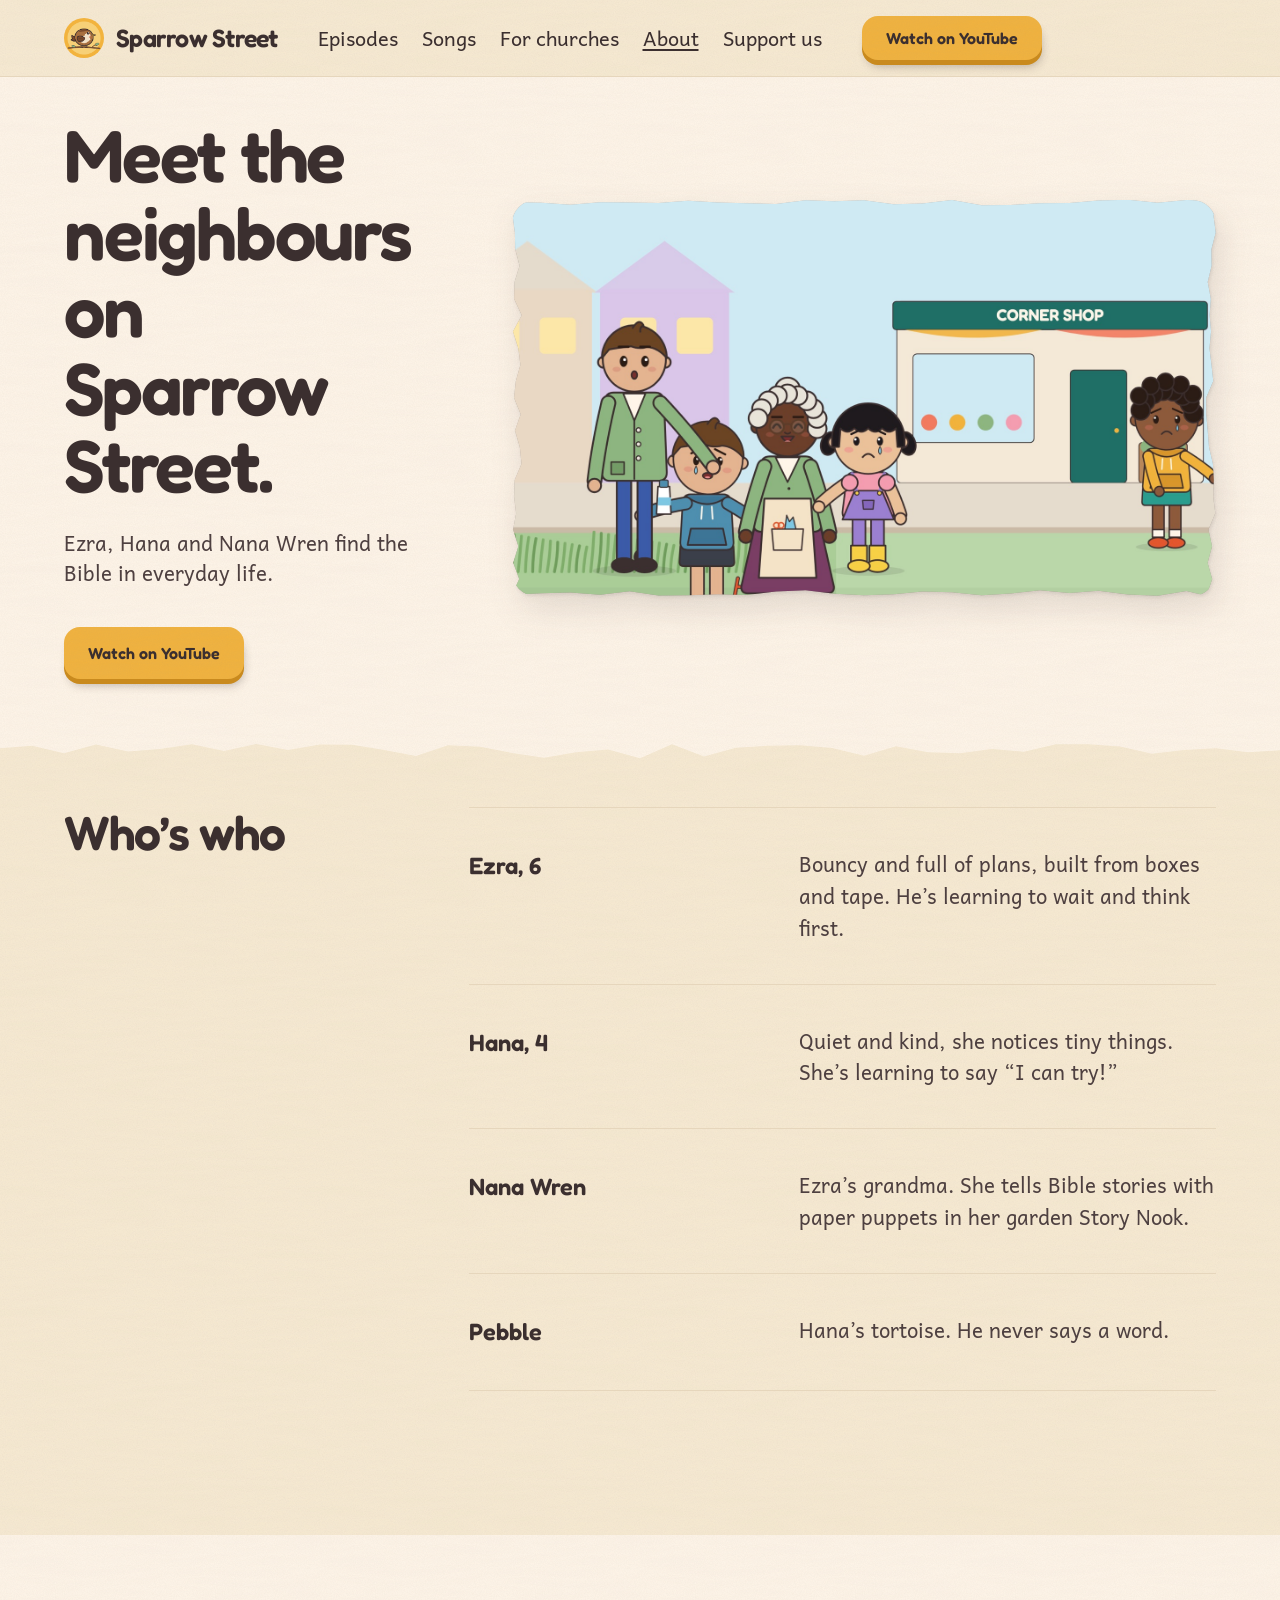
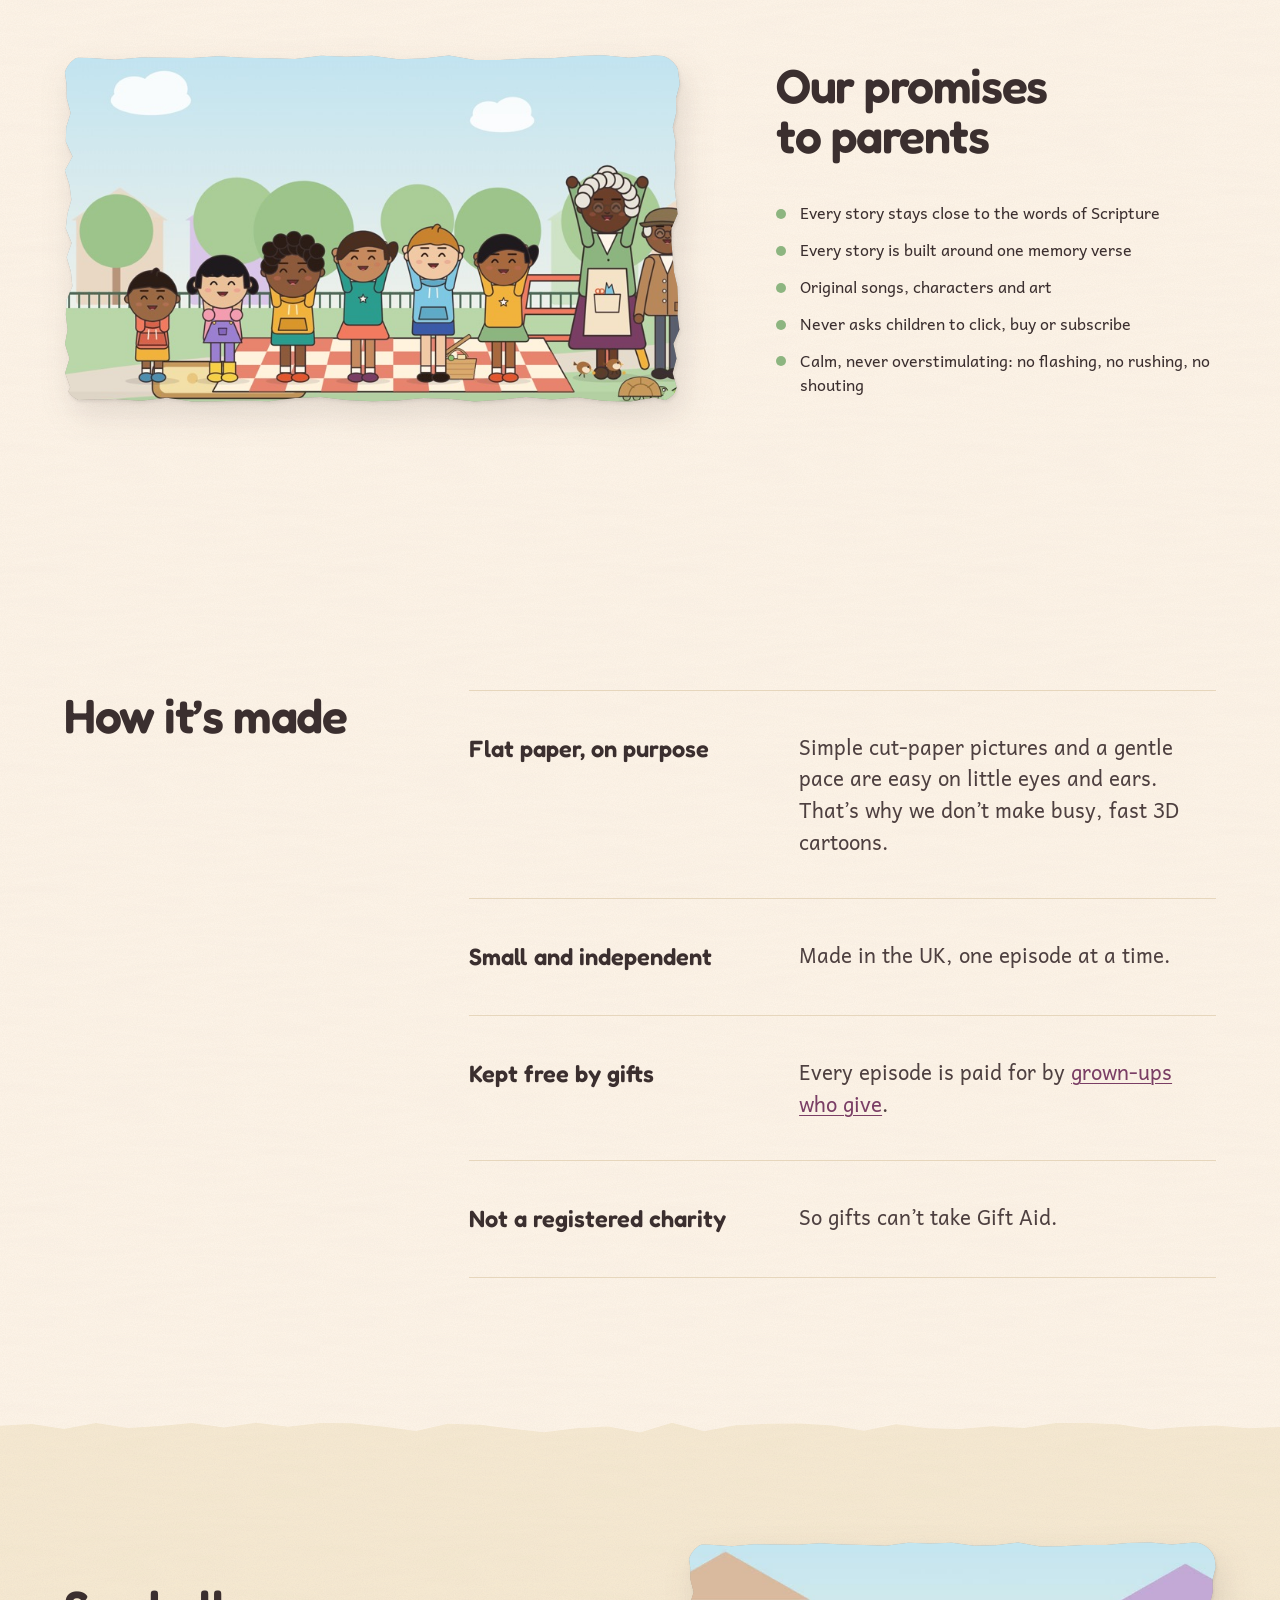
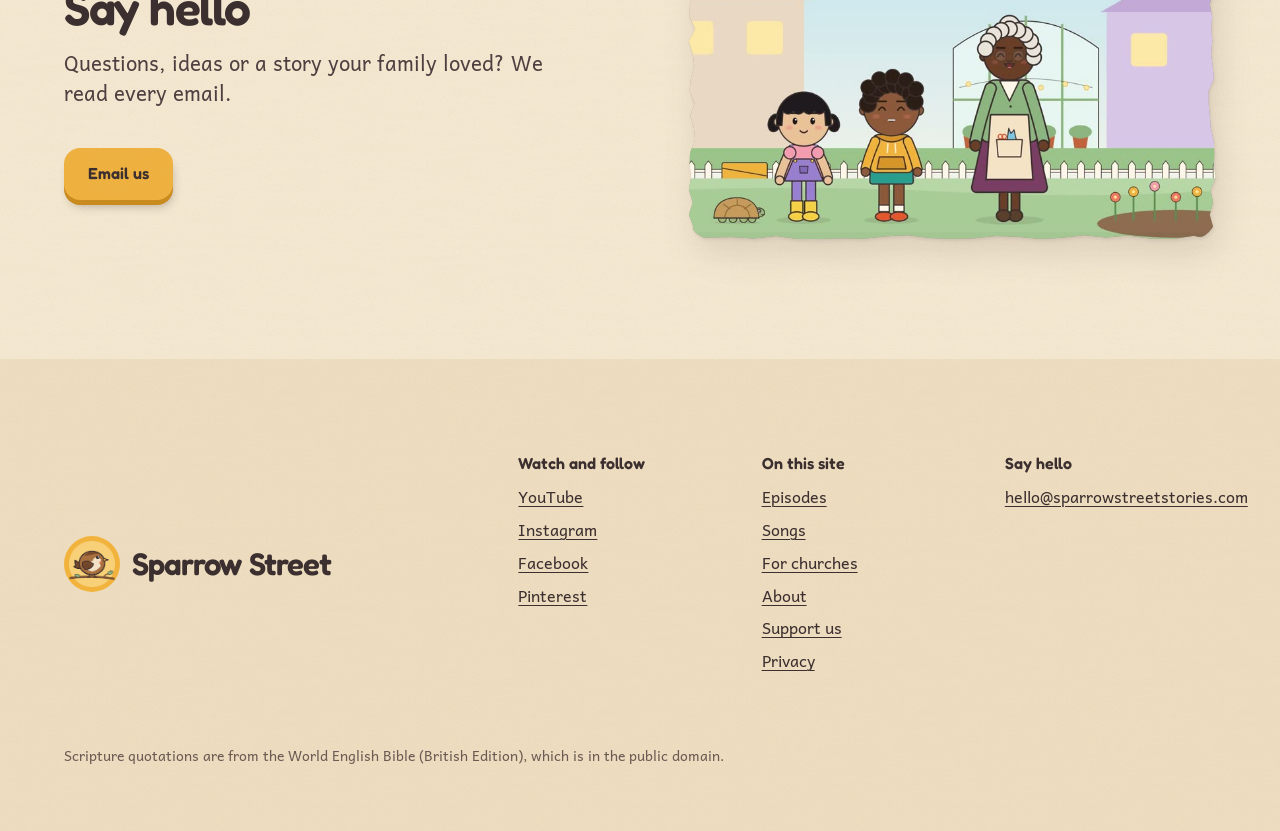
==== commit e3a8bb1e: "Stop the home page headline splitting "ones" on laptop-size screens The hero headline now scales wit" ====
--- a/docs/about.html
+++ b/docs/about.html
@@ -7,7 +7,7 @@
 <meta name="description" content="Meet Ezra, Hana and Nana Wren, the neighbours of Sparrow Street, and find out how our animated Bible stories for young children are made.">
 <meta name="theme-color" content="#FFF6E9">
 <link rel="icon" href="media/profile.png">
-<link rel="stylesheet" href="site.css">
+<link rel="stylesheet" href="site.css?v=20261114b">
 <!-- seo -->
 <link rel="canonical" href="https://sparrowstreetstories.com/about">
 <meta property="og:type" content="website">
--- a/docs/site.css
+++ b/docs/site.css
@@ -243,3 +243,36 @@
   .eps li:first-child { grid-row: auto; }
 }
 @media (max-width: 40rem) { .eps { grid-template-columns: minmax(0, 1fr); } }
+
+/* the January 2027 notice: shown by script from 26 Dec 2026 to 31 Jan 2027 */
+.notice { background: var(--color-butter); color: var(--color-ink); border-bottom: 1px solid var(--color-rule); }
+.notice__inner { display: flex; flex-wrap: wrap; align-items: baseline; gap: var(--space-xs) var(--space-lg); padding-block: var(--space-sm); }
+.notice p { margin: 0; max-width: 60ch; }
+.notice a { color: var(--color-ink); text-decoration: underline; }
+.notice a:focus-visible { outline: 3px solid var(--color-focus); outline-offset: 2px; }
+.switch { flex-wrap: wrap; }
+@media (max-width: 30rem) {
+  .switch { display: grid; grid-template-columns: repeat(3, minmax(0, 1fr)); width: 100%; border-radius: var(--radius-card); }
+  .switch__opt { padding: var(--space-2xs) var(--space-xs); border-radius: var(--radius-input); font-size: var(--text-sm); line-height: 1.2; }
+}
+
+
+/* Live episodes: the picture opens the video on YouTube once it has gone live (live.js) */
+.eps__watch { position: relative; display: block; border-radius: var(--radius-stock); }
+.eps__watch img { display: block; transition: transform 0.2s var(--ease-spring, ease-out); }
+.eps__watch:hover img { transform: translateY(-3px); }
+.eps__watch:focus-visible { outline: 3px solid var(--color-focus); outline-offset: 4px; }
+.eps__play { position: absolute; right: var(--space-sm); bottom: var(--space-sm); width: 2.75rem; height: 2.75rem; border-radius: 50%; background: var(--color-accent); box-shadow: 0 3px 0 0 var(--color-accent-deep); transition: transform 0.2s var(--ease-spring, ease-out); }
+.eps__play::before { content: ""; position: absolute; left: 55%; top: 50%; transform: translate(-50%, -50%); border-style: solid; border-width: 0.5rem 0 0.5rem 0.8rem; border-color: transparent transparent transparent var(--color-accent-ink); }
+.eps__watch:hover .eps__play { transform: scale(1.08); }
+.eps li:first-child .eps__play { right: var(--space-md); bottom: var(--space-md); width: 3.75rem; height: 3.75rem; }
+.eps li:first-child .eps__play::before { border-width: 0.7rem 0 0.7rem 1.1rem; }
+.index th a { color: inherit; text-decoration: underline; text-decoration-color: var(--color-accent-2); text-underline-offset: 0.16em; }
+.index th a:hover { color: var(--color-accent-2); }
+.index th a:focus-visible { outline: 3px solid var(--color-focus); outline-offset: 2px; }
+@media (prefers-reduced-motion: reduce) { .eps__watch img, .eps__play { transition: none; } .eps__watch:hover img, .eps__watch:hover .eps__play { transform: none; } }
+
+/* The hero headline scales with its own column, so "little ones." never breaks inside a word on mid-size screens */
+.hero__text { container-type: inline-size; }
+.hero h1 { font-size: min(var(--text-display), 24cqi); }
+.hero--page h1 { font-size: min(var(--text-display), 21cqi); }
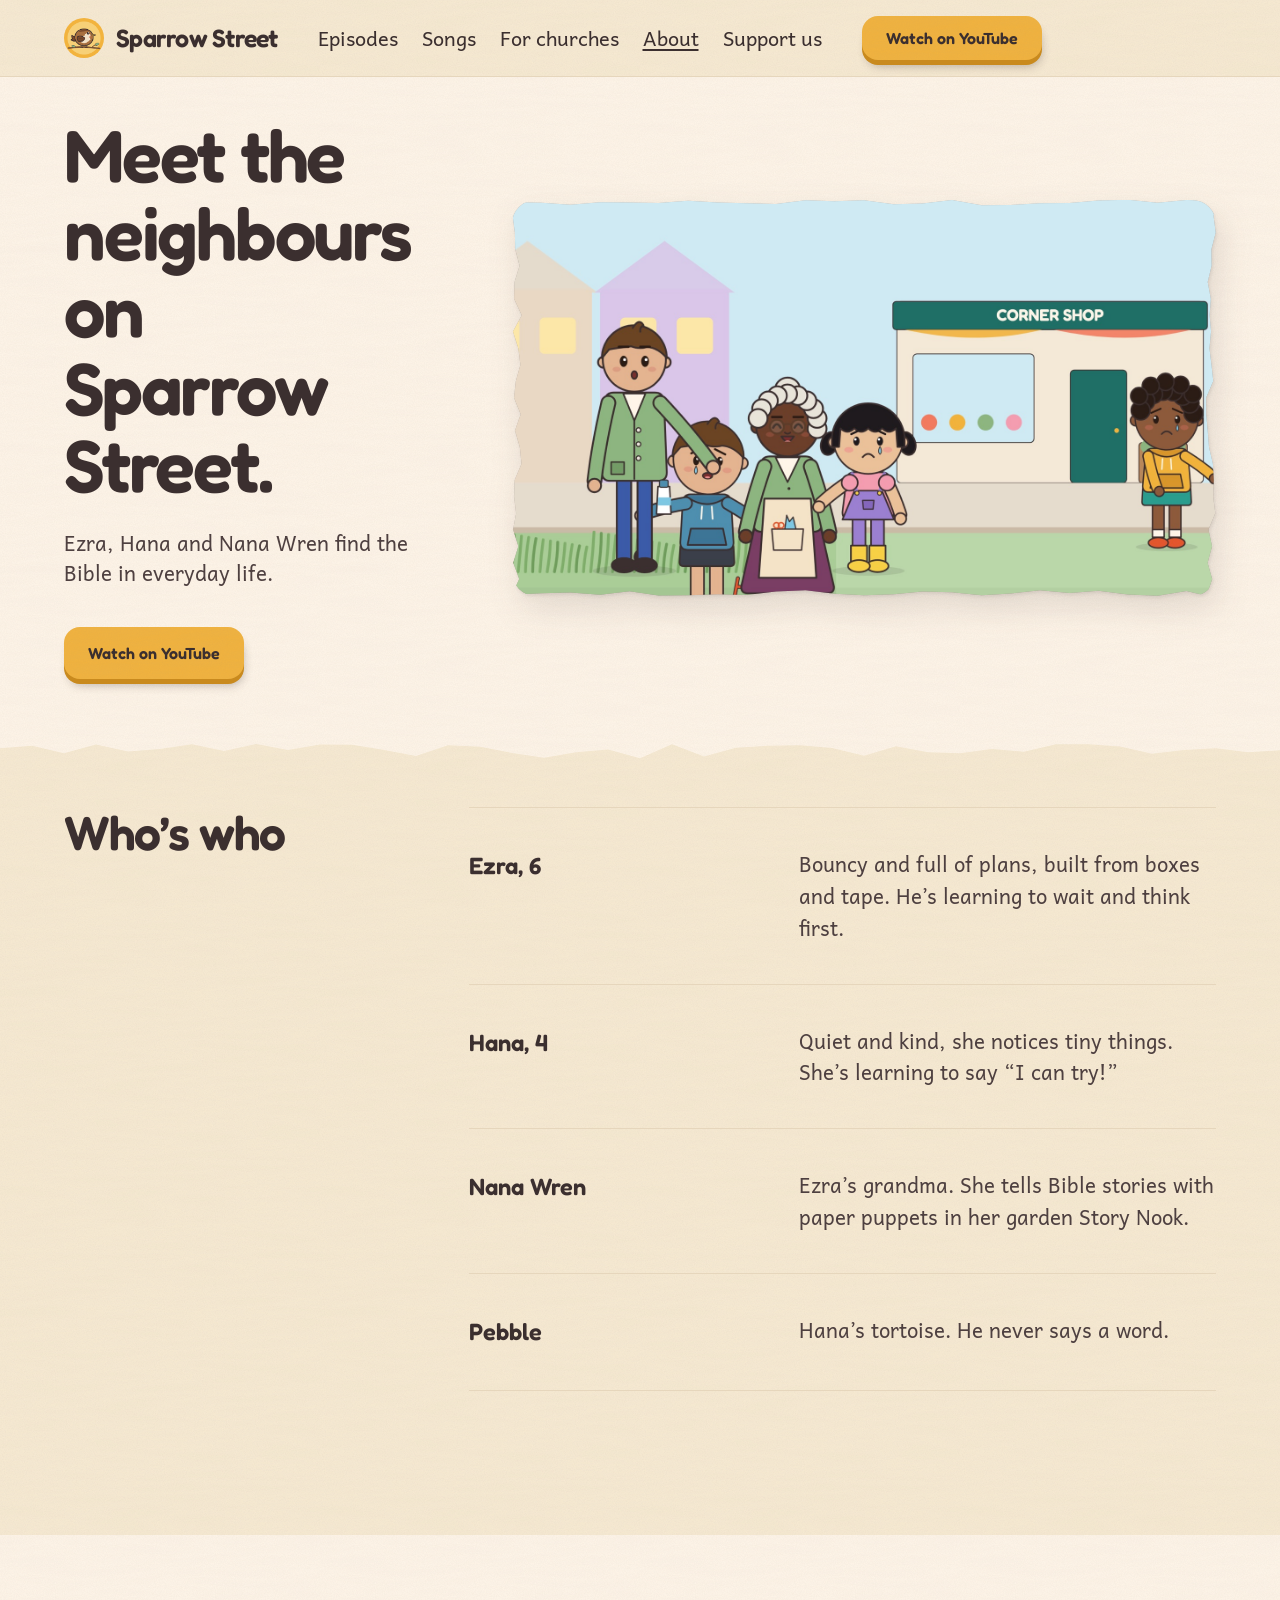
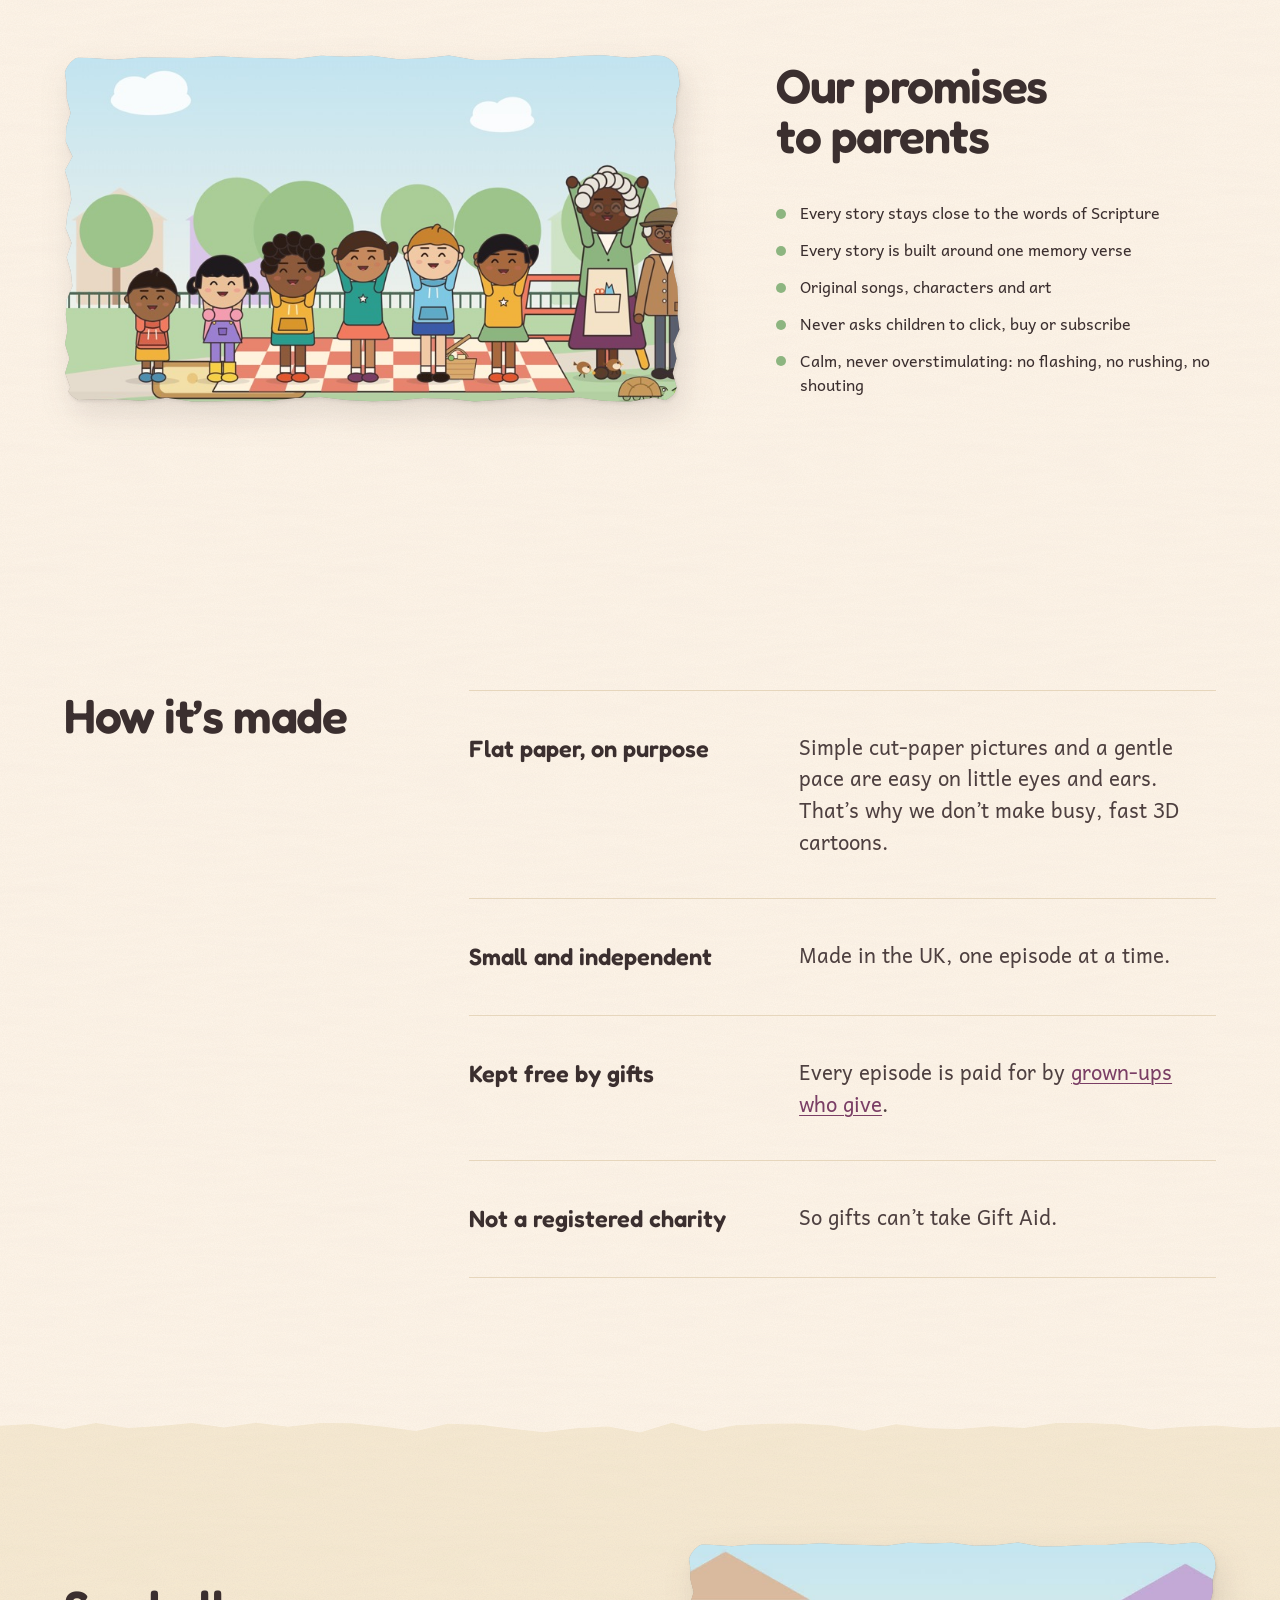
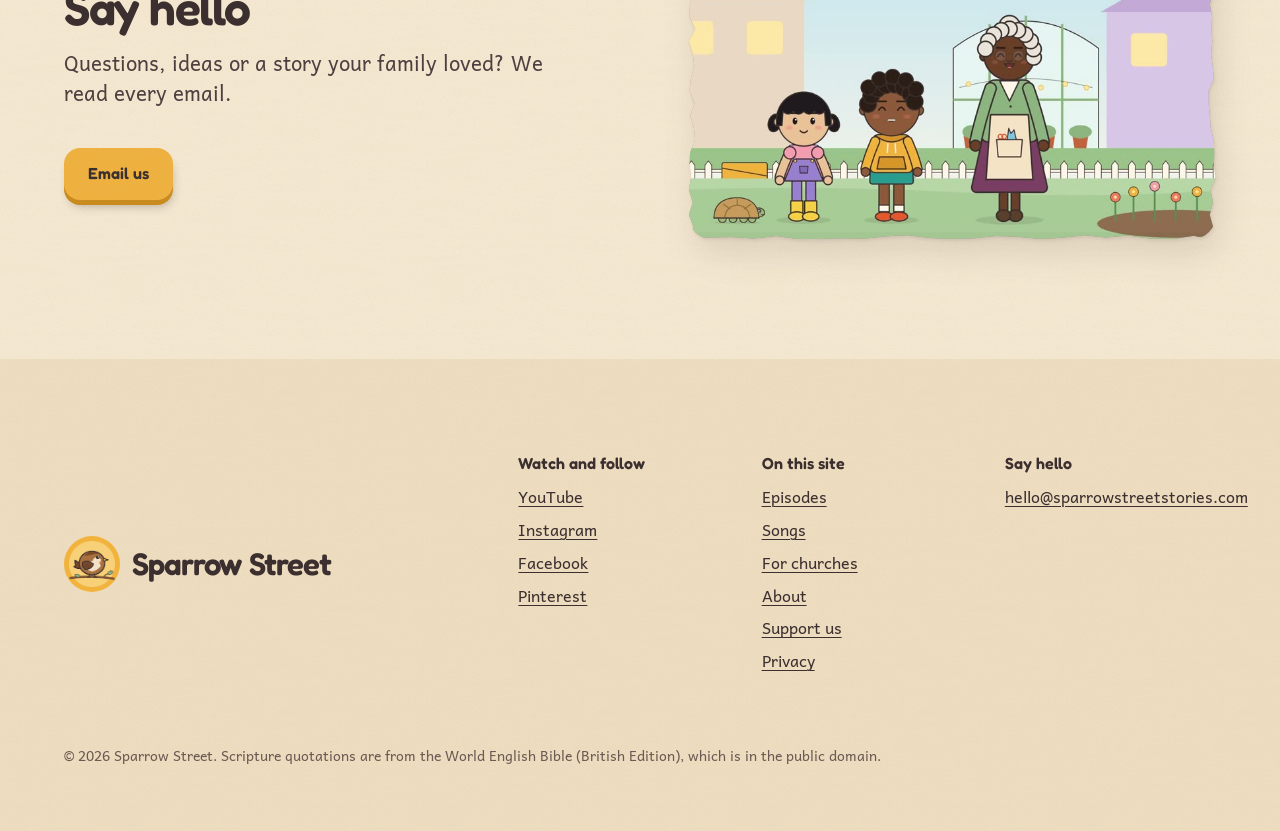
==== commit 76b5470f: "Add © 2026 Sparrow Street to every page footer Co-Authored-By: Claude Opus 5.5 <noreply@anthropic.co" ====
--- a/docs/about.html
+++ b/docs/about.html
@@ -150,7 +150,7 @@
       <h2 class="footer__head">Say hello</h2>
       <p><a href="mailto:hello@sparrowstreetstories.com">hello@sparrowstreetstories.com</a></p>
     </div>
-    <p class="footer__legal">Scripture quotations are from the World English Bible (British Edition), which is in the public domain.</p>
+    <p class="footer__legal">© 2026 Sparrow Street. Scripture quotations are from the World English Bible (British Edition), which is in the public domain.</p>
   </div>
 </footer>
 
